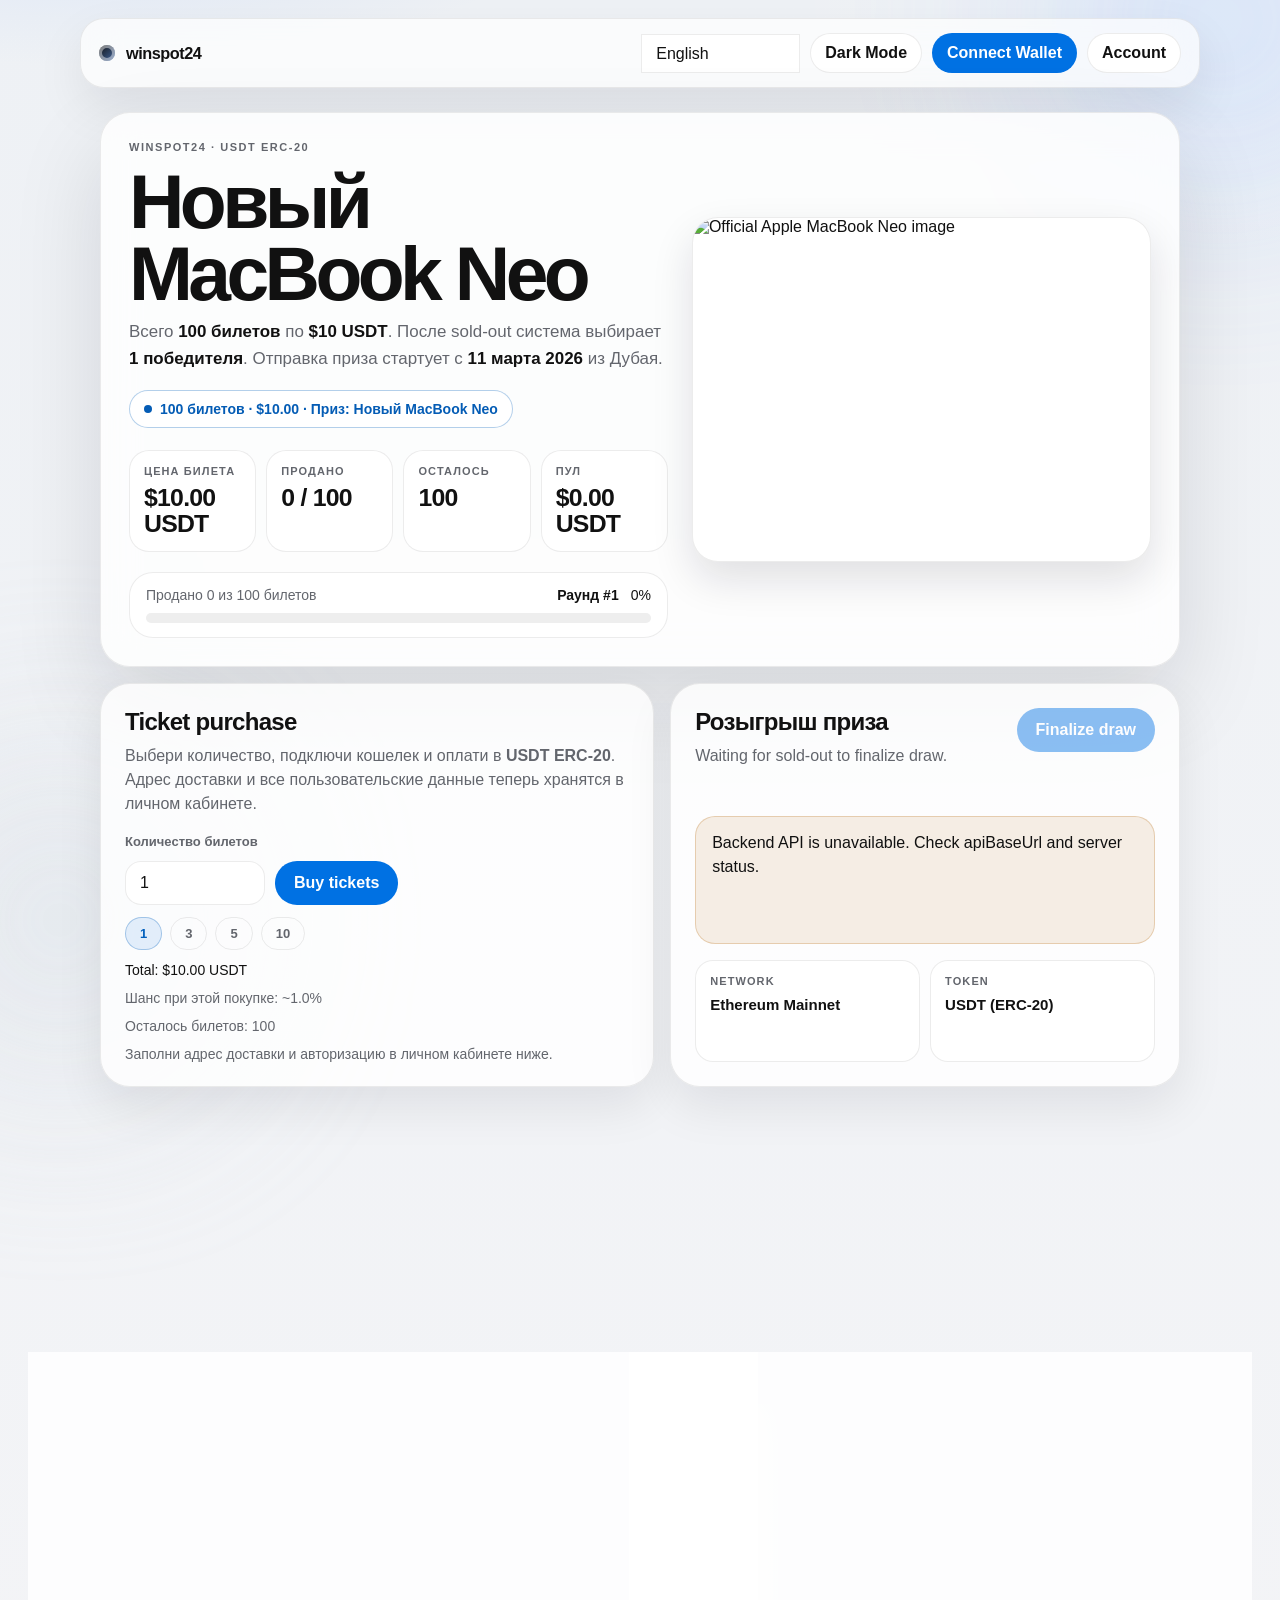
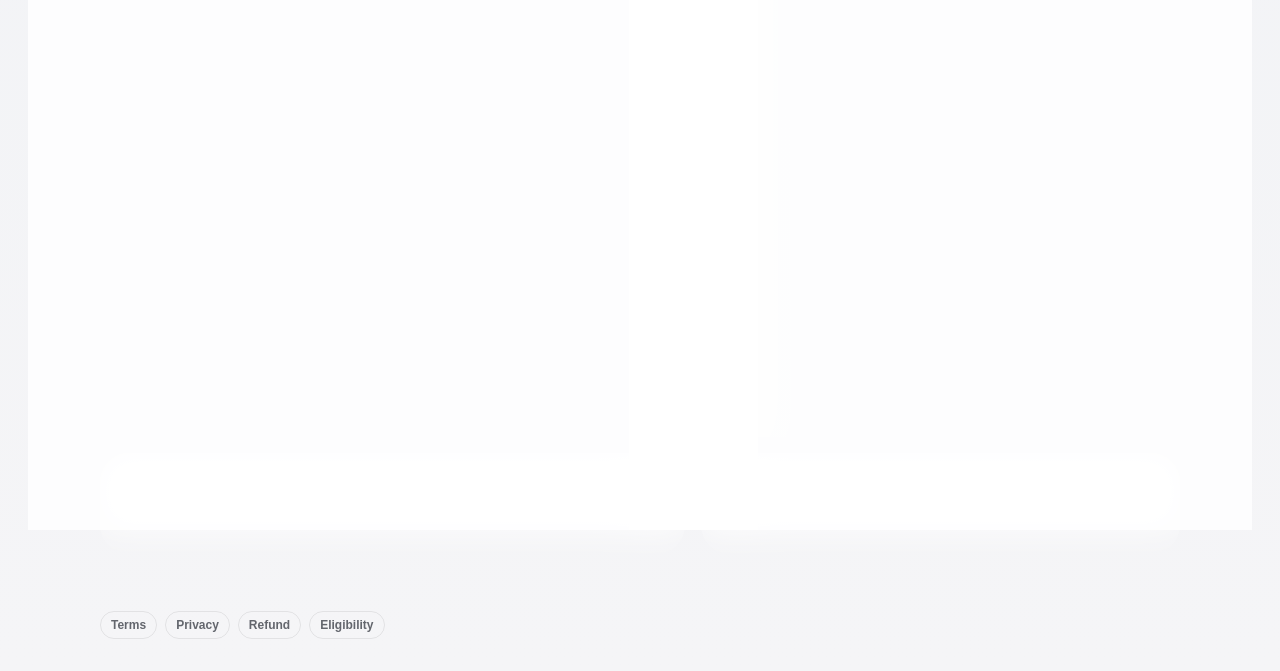
==== index.html @ dcdbb4e3 "Add account cabinet scaffold and auth-ready backend" ====
<!doctype html>
<html lang="ru">
  <head>
    <meta charset="UTF-8" />
    <meta name="viewport" content="width=device-width, initial-scale=1.0" />
    <title>Winspot24 | MacBook Neo Lottery</title>
    <meta
      name="description"
      content="Winspot24: розыгрыш нового MacBook Neo. 100 билетов по 10 USDT (ERC-20)."
    />
    <link rel="stylesheet" href="./styles.css" />
  </head>
  <body>
    <div class="ambient ambient-top"></div>
    <div class="ambient ambient-bottom"></div>

    <header class="site-header">
      <a class="logo" href="#">
        <span class="logo-orb" aria-hidden="true"></span>
        <span class="logo-text">winspot24</span>
      </a>
      <div class="header-actions">
        <span id="roundStatus" class="status-pill visually-hidden" data-i18n="status_open">Раунд открыт</span>
        <select id="languageSelect" class="language-select" aria-label="Language"></select>
        <button id="themeToggle" class="ghost-button theme-button" type="button">Dark Mode</button>
        <button id="walletButton" class="ghost-button" type="button">Connect Wallet</button>
        <button id="accountButton" class="ghost-button" type="button">Личный кабинет</button>
      </div>
    </header>

    <main class="site-main">
      <section class="hero reveal">
        <div class="hero-copy">
          <p class="eyebrow">WINSPOT24 · USDT ERC-20</p>
          <h1 id="heroTitle" data-i18n="hero_title">Новый MacBook Neo</h1>
          <p class="hero-subtitle">
            Всего <strong>100 билетов</strong> по <strong>$10 USDT</strong>. После sold-out
            система выбирает <strong>1 победителя</strong>. Отправка приза стартует с
            <strong>11 марта 2026</strong> из Дубая.
          </p>
          <p class="hero-note" id="heroNote">100 билетов · $10 · Приз: MacBook Neo</p>

          <div class="hero-stats">
            <article class="stat-card">
              <span class="stat-label" data-i18n="metric_price">Цена билета</span>
              <strong class="stat-value"><span id="ticketPrice">$10</span> <span id="ticketCurrency">USDT</span></strong>
            </article>
            <article class="stat-card">
              <span class="stat-label" data-i18n="metric_sold">Продано</span>
              <strong class="stat-value"><span id="ticketsSold">0</span> / <span id="ticketsTotal">100</span></strong>
            </article>
            <article class="stat-card">
              <span class="stat-label" data-i18n="metric_left">Осталось</span>
              <strong class="stat-value"><span id="ticketsRemaining">100</span></strong>
            </article>
            <article class="stat-card">
              <span class="stat-label" data-i18n="metric_pool">Пул</span>
              <strong class="stat-value"><span id="poolValue">$0</span> USDT</strong>
            </article>
          </div>

          <div class="progress-block">
            <div class="progress-header">
              <span id="progressText">Продано 0 из 100 билетов</span>
              <span class="progress-meta">
                <strong id="roundLabel">Раунд #1</strong>
                <span id="soldPercent">0%</span>
              </span>
            </div>
            <div class="progress-track">
              <div id="progressFill" class="progress-fill"></div>
            </div>
          </div>
        </div>

        <aside class="hero-media">
          <figure class="official-material">
            <img
              src="https://www.apple.com/v/macbook-neo/a/images/overview/welcome/hero_endframe__c62q483im5si_large.jpg"
              alt="Official Apple MacBook Neo image"
              loading="eager"
            />
          </figure>
        </aside>
      </section>

      <section class="control-grid reveal" id="round">
        <article class="panel purchase-panel">
          <h2 data-i18n="purchase_title">Покупка билетов</h2>
          <p class="panel-copy">
            Выбери количество, подключи кошелек и оплати в <strong>USDT ERC-20</strong>.
            Адрес доставки и все пользовательские данные теперь хранятся в личном кабинете.
          </p>

          <form id="purchaseForm" class="purchase-form">
            <label for="ticketCount" data-i18n="tickets_count">Количество билетов</label>
            <div class="control-row">
              <input id="ticketCount" name="ticketCount" type="number" min="1" max="20" value="1" />
              <button id="purchaseButton" class="primary-button" type="submit" data-i18n="buy_button">
                Купить билеты
              </button>
            </div>

            <div class="quick-qty" aria-label="Quick quantity">
              <button type="button" class="qty-chip active" data-qty="1">1</button>
              <button type="button" class="qty-chip" data-qty="3">3</button>
              <button type="button" class="qty-chip" data-qty="5">5</button>
              <button type="button" class="qty-chip" data-qty="10">10</button>
            </div>

            <p class="hint" id="purchaseHint">Итог: $10 USDT</p>
            <p class="hint secondary">Шанс при этой покупке: <span id="buyChance">~1%</span></p>
            <p class="hint secondary">Осталось билетов: <span id="remainingInline">100</span></p>
            <p class="hint secondary">Заполни адрес доставки и авторизацию в личном кабинете ниже.</p>
          </form>
        </article>

        <article class="panel status-panel">
          <div class="panel-head">
            <div>
              <h2 data-i18n="draw_title">Розыгрыш приза</h2>
              <p class="panel-copy" id="drawRule">Розыгрыш доступен только после продажи 100/100 билетов.</p>
            </div>
            <button id="drawButton" class="primary-button" type="button" data-i18n="draw_button">
              Провести розыгрыш
            </button>
          </div>

          <div id="drawResult" class="draw-result">
            <p>Ожидаем продажи всех билетов.</p>
          </div>

          <div class="status-meta public-meta">
            <article>
              <span>Network</span>
              <strong id="chainName">-</strong>
            </article>
            <article>
              <span>Token</span>
              <strong id="tokenName">-</strong>
            </article>
            <article class="visually-hidden">
              <span>Ledger</span>
              <strong id="contractAddress">-</strong>
            </article>
          </div>
        </article>
      </section>

      <section class="account-shell reveal" id="account">
        <div class="account-shell-head">
          <div>
            <p class="eyebrow">ACCOUNT</p>
            <h2>Личный кабинет</h2>
            <p class="panel-copy">
              Google / Apple авторизация, адрес доставки, связанные данные кошелька и вся персональная информация по участию.
            </p>
          </div>
          <div class="account-identity" id="accountIdentity">
            <div class="account-avatar" id="accountAvatar">W</div>
            <div>
              <strong id="accountName">Guest</strong>
              <p id="accountEmail">Войди через Google или Apple, чтобы сохранить профиль.</p>
            </div>
          </div>
        </div>

        <div class="panel account-auth-panel">
          <div class="account-auth-copy">
            <h3>Авторизация</h3>
            <p id="accountAuthStatus" class="panel-copy">
              Войди через Google или Apple, чтобы сохранить профиль доставки между устройствами.
            </p>
            <p id="accountAuthHint" class="hint secondary"></p>
          </div>
          <div class="account-auth-actions">
            <div id="googleAuthMount" class="social-slot"></div>
            <button id="appleAuthButton" class="ghost-button social-button" type="button">Continue with Apple</button>
            <button id="accountLogoutButton" class="ghost-button" type="button">Log out</button>
          </div>
        </div>

        <div class="account-grid">
          <article class="panel account-profile-panel">
            <div class="panel-head account-panel-head">
              <div>
                <h3>Профиль и доставка</h3>
                <p class="panel-copy">Эти данные используются для связи с победителем и отправки MacBook Neo.</p>
              </div>
              <div class="account-panel-actions">
                <button id="accountSyncWalletButton" class="ghost-button" type="button">Use connected wallet</button>
                <button id="accountSaveButton" class="primary-button" type="button">Save profile</button>
              </div>
            </div>

            <div class="status-meta account-meta">
              <article>
                <span>Wallet</span>
                <strong id="walletStatus">Disconnected</strong>
              </article>
              <article>
                <span>Delivery start</span>
                <strong id="accountShippingStart">March 11, 2026</strong>
              </article>
            </div>

            <div class="shipping-form account-shipping-form">
              <div class="shipping-grid">
                <label class="field-label">
                  <span data-i18n="ship_name">Имя и фамилия</span>
                  <input id="shippingFullName" name="shippingFullName" type="text" autocomplete="name" />
                </label>
                <label class="field-label">
                  <span data-i18n="ship_phone">Телефон</span>
                  <input id="shippingPhone" name="shippingPhone" type="tel" autocomplete="tel" />
                </label>
                <label class="field-label">
                  <span data-i18n="ship_country">Страна</span>
                  <input id="shippingCountry" name="shippingCountry" type="text" autocomplete="country-name" />
                </label>
                <label class="field-label">
                  <span data-i18n="ship_city">Город</span>
                  <input id="shippingCity" name="shippingCity" type="text" autocomplete="address-level2" />
                </label>
                <label class="field-label full">
                  <span data-i18n="ship_line1">Адрес, строка 1</span>
                  <input id="shippingAddressLine1" name="shippingAddressLine1" type="text" autocomplete="address-line1" />
                </label>
                <label class="field-label full">
                  <span data-i18n="ship_line2">Адрес, строка 2 (необязательно)</span>
                  <input id="shippingAddressLine2" name="shippingAddressLine2" type="text" autocomplete="address-line2" />
                </label>
                <label class="field-label">
                  <span data-i18n="ship_postal">Почтовый индекс</span>
                  <input id="shippingPostalCode" name="shippingPostalCode" type="text" autocomplete="postal-code" />
                </label>
              </div>
              <p id="accountSaveState" class="hint secondary"></p>
              <p class="hint secondary" id="lastTxHash"></p>
            </div>
          </article>

          <article class="panel account-data-panel">
            <h3>Мои билеты</h3>
            <div id="ticketList" class="ticket-list empty">Подключи кошелек, чтобы увидеть свои билеты.</div>
          </article>

          <article class="panel account-data-panel">
            <h3 data-i18n="history_title">История раундов</h3>
            <div id="historyList" class="history-list empty">История пока пуста.</div>
          </article>

          <article class="panel account-data-panel">
            <h3 data-i18n="delivery_title">Публичная доставка из Дубая</h3>
            <div class="delivery-progress">
              <div class="progress-track compact">
                <div id="deliveryProgressFill" class="progress-fill"></div>
              </div>
              <p id="deliveryProgressText" class="hint secondary"></p>
            </div>
            <div id="deliveryTimeline" class="history-list empty"></div>
          </article>
        </div>
      </section>
    </main>

    <footer class="site-footer">
      <div class="footer-links">
        <a href="./terms.html" target="_blank" rel="noopener">Terms</a>
        <a href="./privacy.html" target="_blank" rel="noopener">Privacy</a>
        <a href="./refund.html" target="_blank" rel="noopener">Refund</a>
        <a href="./eligibility.html" target="_blank" rel="noopener">Eligibility</a>
      </div>
    </footer>

    <script src="https://cdn.jsdelivr.net/npm/ethers@6.13.4/dist/ethers.umd.min.js"></script>
    <script src="./config.js"></script>
    <script src="./app.js"></script>
  </body>
</html>
---- styles.css ----
@font-face {
  font-family: "SF Pro Display";
  src:
    local("SF Pro Display"),
    local("SFProDisplay-Regular"),
    local("SF Pro Display Regular");
  font-style: normal;
  font-weight: 100 900;
  font-display: swap;
}

:root {
  --bg: #f5f5f7;
  --bg-strong: #eef1f5;
  --surface: rgba(255, 255, 255, 0.82);
  --surface-strong: rgba(255, 255, 255, 0.96);
  --text: #111111;
  --text-muted: #63666d;
  --border: rgba(17, 17, 17, 0.08);
  --border-strong: rgba(17, 17, 17, 0.16);
  --accent: #0071e3;
  --accent-strong: #0058b0;
  --success: #0d8a4f;
  --warn: #b45f06;
  --shadow-soft: 0 20px 48px rgba(15, 18, 25, 0.08);
  --shadow-main: 0 36px 90px rgba(15, 18, 25, 0.12);
  --ambient-top: rgba(124, 172, 255, 0.28);
  --ambient-bottom: rgba(205, 212, 222, 0.45);
  --track: rgba(17, 17, 17, 0.07);
}

html[data-theme="dark"] {
  --bg: #060709;
  --bg-strong: #0d1015;
  --surface: rgba(18, 20, 26, 0.78);
  --surface-strong: rgba(23, 26, 32, 0.96);
  --text: #f5f6f7;
  --text-muted: #a9afbb;
  --border: rgba(239, 244, 255, 0.12);
  --border-strong: rgba(239, 244, 255, 0.24);
  --accent: #0a84ff;
  --accent-strong: #3b9cff;
  --success: #48d381;
  --warn: #ffbd73;
  --shadow-soft: 0 20px 48px rgba(0, 0, 0, 0.34);
  --shadow-main: 0 36px 90px rgba(0, 0, 0, 0.5);
  --ambient-top: rgba(53, 95, 170, 0.28);
  --ambient-bottom: rgba(74, 86, 110, 0.26);
  --track: rgba(255, 255, 255, 0.1);
}

* {
  box-sizing: border-box;
}

html {
  scroll-behavior: smooth;
}

body {
  margin: 0;
  min-height: 100vh;
  overflow-x: hidden;
  position: relative;
  color: var(--text);
  font-family: "SF Pro Display", "SF Pro Text", -apple-system, BlinkMacSystemFont, "Segoe UI", sans-serif;
  background:
    radial-gradient(860px 420px at 8% -10%, var(--ambient-top), transparent 70%),
    radial-gradient(780px 420px at 100% 0%, rgba(255, 255, 255, 0.24), transparent 68%),
    linear-gradient(180deg, var(--bg-strong), var(--bg));
  transition: background-color 0.25s ease, color 0.25s ease;
}

button,
input,
select {
  font: inherit;
}

button,
a {
  -webkit-tap-highlight-color: transparent;
}

.ambient {
  position: fixed;
  z-index: 0;
  border-radius: 999px;
  pointer-events: none;
  filter: blur(110px);
  opacity: 0.85;
}

.ambient-top {
  width: 360px;
  height: 360px;
  top: -160px;
  right: -120px;
  background: var(--ambient-top);
}

.ambient-bottom {
  width: 320px;
  height: 320px;
  bottom: -180px;
  left: -100px;
  background: var(--ambient-bottom);
}

.site-header,
.site-main,
.site-footer {
  position: relative;
  z-index: 1;
}

.site-header {
  max-width: 1120px;
  margin: 18px auto 0;
  padding: 14px 18px;
  display: flex;
  align-items: center;
  justify-content: space-between;
  gap: 14px;
  border: 1px solid var(--border);
  border-radius: 24px;
  backdrop-filter: blur(18px);
  background: color-mix(in srgb, var(--surface-strong) 72%, transparent);
  box-shadow: var(--shadow-soft);
}

.logo {
  display: inline-flex;
  align-items: center;
  gap: 11px;
  color: var(--text);
  text-decoration: none;
}

.logo-orb {
  width: 16px;
  height: 16px;
  border-radius: 50%;
  background: linear-gradient(135deg, #111111, #43679f);
  box-shadow: inset 0 0 0 3px rgba(255, 255, 255, 0.45);
}

.logo-text {
  font-size: 1.02rem;
  font-weight: 700;
  letter-spacing: -0.03em;
  text-transform: lowercase;
}

.header-actions {
  display: flex;
  align-items: center;
  justify-content: flex-end;
  gap: 10px;
  flex-wrap: wrap;
}

.status-pill {
  display: inline-flex;
  align-items: center;
  gap: 8px;
  padding: 10px 14px;
  border-radius: 999px;
  background: rgba(13, 138, 79, 0.1);
  border: 1px solid rgba(13, 138, 79, 0.24);
  color: var(--success);
  font-size: 13px;
  font-weight: 700;
}

.status-pill::before {
  content: "";
  width: 8px;
  height: 8px;
  border-radius: 50%;
  background: currentColor;
}

.status-pill.soldout {
  color: var(--warn);
  background: rgba(180, 95, 6, 0.12);
  border-color: rgba(180, 95, 6, 0.26);
}

.ghost-button,
.primary-button,
.qty-chip {
  border: 1px solid transparent;
  border-radius: 999px;
  cursor: pointer;
  transition: transform 0.2s ease, background-color 0.2s ease, border-color 0.2s ease,
    color 0.2s ease, opacity 0.2s ease;
}

.ghost-button,
.language-select {
  background: var(--surface-strong);
  color: var(--text);
  border: 1px solid var(--border);
}

.ghost-button {
  padding: 10px 14px;
  font-weight: 600;
}

.theme-button {
  min-width: 108px;
}

#walletButton {
  background: var(--accent);
  border-color: transparent;
  color: #ffffff;
}

#walletButton.connected,
.ghost-button.connected {
  background: rgba(13, 138, 79, 0.12);
  border-color: rgba(13, 138, 79, 0.22);
  color: var(--success);
}

.language-select {
  min-width: 132px;
  padding: 10px 14px;
  appearance: none;
}

.ghost-button:hover:not(:disabled),
.primary-button:hover:not(:disabled),
.qty-chip:hover:not(:disabled) {
  transform: translateY(-1px);
}

.primary-button {
  padding: 12px 18px;
  background: var(--accent);
  color: #ffffff;
  font-weight: 700;
}

.primary-button:hover:not(:disabled) {
  background: var(--accent-strong);
}

.primary-button:disabled,
.qty-chip:disabled,
.ghost-button:disabled {
  opacity: 0.45;
  cursor: not-allowed;
}

.language-select:focus,
.ghost-button:focus,
.primary-button:focus,
input[type="number"]:focus,
.field-label input:focus {
  outline: 2px solid color-mix(in srgb, var(--accent) 26%, transparent);
  outline-offset: 0;
}

.site-main {
  max-width: 1120px;
  margin: 0 auto;
  padding: 24px 20px 56px;
  display: grid;
  gap: 16px;
}

.hero,
.panel {
  border: 1px solid var(--border);
  border-radius: 30px;
  backdrop-filter: blur(18px);
  background: var(--surface);
}

.hero {
  display: grid;
  grid-template-columns: minmax(0, 1.08fr) minmax(320px, 0.92fr);
  gap: 24px;
  align-items: center;
  padding: 28px;
  box-shadow: var(--shadow-main);
}

.eyebrow {
  margin: 0;
  color: var(--text-muted);
  font-size: 11px;
  font-weight: 700;
  letter-spacing: 0.14em;
  text-transform: uppercase;
}

.hero h1 {
  margin: 12px 0 10px;
  font-size: clamp(2.9rem, 6vw, 5rem);
  line-height: 0.94;
  letter-spacing: -0.06em;
}

.hero-subtitle {
  margin: 0;
  max-width: 640px;
  color: var(--text-muted);
  font-size: 1.06rem;
  line-height: 1.55;
}

.hero-subtitle strong {
  color: var(--text);
  font-weight: 650;
}

.hero-note {
  margin: 18px 0 0;
  display: inline-flex;
  align-items: center;
  gap: 8px;
  padding: 10px 14px;
  border-radius: 999px;
  border: 1px solid color-mix(in srgb, var(--accent) 24%, var(--border));
  background: color-mix(in srgb, var(--surface-strong) 88%, transparent);
  color: color-mix(in srgb, var(--accent) 78%, var(--text));
  font-size: 14px;
  font-weight: 700;
}

.hero-note::before {
  content: "";
  width: 8px;
  height: 8px;
  border-radius: 50%;
  background: currentColor;
}

.hero-stats {
  margin-top: 22px;
  display: grid;
  grid-template-columns: repeat(4, minmax(0, 1fr));
  gap: 10px;
}

.stat-card {
  border-radius: 20px;
  border: 1px solid var(--border);
  background: var(--surface-strong);
  padding: 14px;
}

.stat-label {
  display: block;
  color: var(--text-muted);
  font-size: 11px;
  font-weight: 700;
  letter-spacing: 0.1em;
  text-transform: uppercase;
}

.stat-value {
  display: block;
  margin-top: 8px;
  font-size: clamp(1.15rem, 2vw, 1.55rem);
  line-height: 1.05;
  letter-spacing: -0.03em;
}

.progress-block {
  margin-top: 20px;
  border-radius: 24px;
  border: 1px solid var(--border);
  background: var(--surface-strong);
  padding: 14px 16px;
}

.progress-header {
  display: flex;
  align-items: center;
  justify-content: space-between;
  gap: 12px;
  color: var(--text-muted);
  font-size: 14px;
}

.progress-meta {
  display: inline-flex;
  align-items: center;
  gap: 12px;
  color: var(--text);
}

.progress-track {
  margin-top: 10px;
  height: 10px;
  border-radius: 999px;
  background: var(--track);
  overflow: hidden;
}

.progress-track.compact {
  margin-top: 0;
}

.progress-fill {
  width: 0;
  height: 100%;
  border-radius: inherit;
  background: linear-gradient(90deg, #0071e3, #58a5ff);
  transition: width 0.34s ease;
}

.hero-media {
  display: grid;
  gap: 12px;
}

.official-material {
  margin: 0;
  overflow: hidden;
  border-radius: 26px;
  border: 1px solid var(--border);
  background: #ffffff;
  box-shadow: 0 18px 42px rgba(15, 18, 25, 0.12);
}

html[data-theme="dark"] .official-material {
  background: #0f1116;
}

.official-material img {
  display: block;
  width: 100%;
  aspect-ratio: 4 / 3;
  object-fit: cover;
}

.material-credit {
  margin: 0;
  color: var(--text-muted);
  font-size: 13px;
}

.material-credit a {
  color: var(--accent);
  text-decoration: none;
}

.control-grid {
  display: grid;
  grid-template-columns: minmax(0, 1fr) minmax(320px, 0.92fr);
  gap: 16px;
}

.account-shell {
  display: grid;
  gap: 16px;
}

.account-shell-head {
  display: flex;
  align-items: flex-start;
  justify-content: space-between;
  gap: 16px;
}

.account-shell-head h2 {
  margin: 10px 0 0;
  font-size: clamp(2rem, 4vw, 3rem);
  line-height: 0.98;
  letter-spacing: -0.05em;
}

.account-identity {
  min-width: 260px;
  display: flex;
  align-items: center;
  gap: 12px;
  padding: 16px 18px;
  border: 1px solid var(--border);
  border-radius: 22px;
  background: var(--surface-strong);
  box-shadow: var(--shadow-soft);
}

.account-identity strong {
  display: block;
  font-size: 1rem;
  letter-spacing: -0.02em;
}

.account-identity p {
  margin: 4px 0 0;
  color: var(--text-muted);
  font-size: 13px;
  line-height: 1.4;
}

.account-avatar {
  width: 42px;
  height: 42px;
  border-radius: 50%;
  display: inline-flex;
  align-items: center;
  justify-content: center;
  background: linear-gradient(135deg, rgba(0, 113, 227, 0.16), rgba(17, 17, 17, 0.08));
  color: var(--text);
  font-weight: 700;
}

.account-auth-panel {
  display: flex;
  align-items: center;
  justify-content: space-between;
  gap: 18px;
}

.account-auth-copy {
  max-width: 620px;
}

.account-auth-copy h3 {
  margin-bottom: 8px;
}

.account-auth-actions {
  display: flex;
  align-items: center;
  gap: 10px;
  flex-wrap: wrap;
  justify-content: flex-end;
}

.social-slot {
  min-width: 280px;
  min-height: 44px;
  display: flex;
  align-items: center;
}

.social-button {
  min-width: 220px;
}

.social-disabled {
  width: 100%;
  padding: 12px 14px;
  border-radius: 999px;
  border: 1px dashed var(--border-strong);
  color: var(--text-muted);
  font-size: 13px;
  line-height: 1.4;
}

.account-grid {
  display: grid;
  grid-template-columns: minmax(0, 1.1fr) minmax(0, 0.9fr);
  gap: 16px;
}

.account-profile-panel {
  display: grid;
  gap: 16px;
}

.account-data-panel {
  display: grid;
  gap: 12px;
  align-content: start;
}

.account-panel-head {
  align-items: center;
}

.account-panel-actions {
  display: flex;
  align-items: center;
  gap: 10px;
  flex-wrap: wrap;
  justify-content: flex-end;
}

.account-meta {
  grid-template-columns: repeat(2, minmax(0, 1fr));
}

.account-shipping-form {
  margin-top: 0;
  padding-top: 0;
  border-top: 0;
}

.panel {
  padding: 24px;
  box-shadow: var(--shadow-soft);
}

.panel h2,
.panel h3 {
  margin: 0;
  letter-spacing: -0.03em;
}

.panel h2 {
  font-size: 1.5rem;
}

.panel h3 {
  font-size: 1rem;
}

.panel-copy {
  margin: 8px 0 0;
  color: var(--text-muted);
  line-height: 1.5;
}

.panel-head {
  display: flex;
  align-items: flex-start;
  justify-content: space-between;
  gap: 14px;
}

.purchase-form {
  margin-top: 18px;
  display: grid;
  gap: 12px;
}

.purchase-form > label {
  color: var(--text-muted);
  font-size: 13px;
  font-weight: 600;
}

.control-row {
  display: flex;
  gap: 10px;
  align-items: center;
}

input[type="number"] {
  width: 140px;
  max-width: 100%;
  padding: 12px 14px;
  border-radius: 16px;
  border: 1px solid var(--border);
  background: var(--surface-strong);
  color: var(--text);
}

.quick-qty {
  display: flex;
  gap: 8px;
  flex-wrap: wrap;
}

.qty-chip {
  padding: 8px 14px;
  background: transparent;
  border-color: var(--border);
  color: var(--text-muted);
  font-size: 13px;
  font-weight: 700;
}

.qty-chip.active {
  background: color-mix(in srgb, var(--accent) 10%, transparent);
  border-color: color-mix(in srgb, var(--accent) 24%, var(--border));
  color: color-mix(in srgb, var(--accent) 82%, var(--text));
}

.hint {
  margin: 0;
  color: var(--text);
  font-size: 14px;
}

.hint.secondary {
  color: var(--text-muted);
}

.shipping-form {
  margin-top: 6px;
  padding-top: 14px;
  border-top: 1px solid var(--border);
  display: grid;
  gap: 10px;
}

.shipping-title {
  margin: 0;
  font-size: 14px;
  font-weight: 700;
}

.shipping-grid {
  display: grid;
  grid-template-columns: repeat(2, minmax(0, 1fr));
  gap: 10px;
}

.field-label {
  display: flex;
  flex-direction: column;
  gap: 6px;
  color: var(--text-muted);
  font-size: 12px;
}

.field-label.full {
  grid-column: 1 / -1;
}

.field-label input {
  width: 100%;
  padding: 11px 12px;
  border-radius: 14px;
  border: 1px solid var(--border);
  background: var(--surface-strong);
  color: var(--text);
}

.status-section {
  display: grid;
  gap: 10px;
}

.ticket-list,
.history-list {
  display: grid;
  gap: 10px;
}

.ticket-item,
.history-item {
  border-radius: 18px;
  border: 1px solid var(--border);
  background: var(--surface-strong);
  padding: 12px 14px;
}

.ticket-item strong,
.history-item strong {
  display: block;
  margin-bottom: 4px;
  font-size: 14px;
}

.ticket-item div,
.history-item div {
  color: var(--text-muted);
  font-size: 13px;
  line-height: 1.45;
}

.empty {
  color: var(--text-muted);
  padding: 2px 0;
}

.status-panel {
  display: grid;
  gap: 16px;
}

.draw-result {
  min-height: 96px;
  border-radius: 20px;
  border: 1px dashed var(--border-strong);
  background: var(--surface-strong);
  padding: 14px 16px;
  line-height: 1.5;
}

.draw-result p {
  margin: 0;
}

.draw-result.win {
  border-style: solid;
  border-color: rgba(13, 138, 79, 0.26);
  background: rgba(13, 138, 79, 0.1);
}

.draw-result.alert {
  border-style: solid;
  border-color: rgba(180, 95, 6, 0.24);
  background: rgba(180, 95, 6, 0.1);
}

.status-meta {
  display: grid;
  grid-template-columns: repeat(3, minmax(0, 1fr));
  gap: 10px;
}

.public-meta {
  grid-template-columns: repeat(2, minmax(0, 1fr));
}

.status-meta article {
  border-radius: 18px;
  border: 1px solid var(--border);
  background: var(--surface-strong);
  padding: 14px;
}

.status-meta span {
  display: block;
  color: var(--text-muted);
  font-size: 11px;
  font-weight: 700;
  letter-spacing: 0.1em;
  text-transform: uppercase;
}

.status-meta strong {
  display: block;
  margin-top: 8px;
  font-size: 15px;
  line-height: 1.35;
}

.delivery-progress {
  display: grid;
  gap: 10px;
}

#deliveryProgressText:empty,
#deliveryTimeline:empty {
  display: none;
}

.site-footer {
  max-width: 1120px;
  margin: 0 auto;
  padding: 0 20px 32px;
  display: flex;
  align-items: center;
  justify-content: space-between;
  gap: 12px;
  flex-wrap: wrap;
}

.footer-links {
  display: flex;
  gap: 8px;
  flex-wrap: wrap;
}

.footer-links a {
  padding: 6px 10px;
  border-radius: 999px;
  border: 1px solid var(--border);
  color: var(--text-muted);
  font-size: 12px;
  font-weight: 600;
  text-decoration: none;
}

.site-footer p {
  margin: 0;
  color: var(--text-muted);
  font-size: 12px;
}

.visually-hidden {
  position: absolute;
  width: 1px;
  height: 1px;
  padding: 0;
  margin: -1px;
  overflow: hidden;
  clip: rect(0, 0, 0, 0);
  white-space: nowrap;
  border: 0;
}

.reveal {
  animation: reveal-up 0.6s cubic-bezier(0.19, 0.78, 0.28, 1) both;
}

.reveal:nth-of-type(2) {
  animation-delay: 0.05s;
}

@keyframes reveal-up {
  from {
    opacity: 0;
    transform: translateY(14px);
  }

  to {
    opacity: 1;
    transform: translateY(0);
  }
}

@media (max-width: 980px) {
  .hero,
  .control-grid,
  .account-grid {
    grid-template-columns: 1fr;
  }

  .hero-stats,
  .shipping-grid,
  .status-meta {
    grid-template-columns: repeat(2, minmax(0, 1fr));
  }
}

@media (max-width: 720px) {
  .site-header,
  .hero,
  .panel {
    border-radius: 22px;
  }

  .site-header,
  .hero,
  .panel {
    padding: 18px;
  }

  .site-header {
    margin-top: 12px;
  }

  .header-actions,
  .account-shell-head,
  .account-auth-panel,
  .panel-head,
  .account-panel-head,
  .account-panel-actions,
  .control-row,
  .progress-header {
    flex-direction: column;
    align-items: stretch;
  }

  .status-pill,
  .language-select,
  .ghost-button,
  .primary-button,
  input[type="number"] {
    width: 100%;
  }

  .hero h1 {
    font-size: clamp(2.2rem, 12vw, 3.2rem);
  }

  .hero-stats,
  .shipping-grid,
  .status-meta {
    grid-template-columns: 1fr;
  }

  .social-slot,
  .social-button {
    min-width: 0;
    width: 100%;
  }

  .account-identity {
    min-width: 0;
    width: 100%;
  }

  .official-material img {
    aspect-ratio: 16 / 11;
  }

  .site-footer {
    padding-bottom: 24px;
  }
}

@media (prefers-reduced-motion: reduce) {
  * {
    animation: none !important;
    transition: none !important;
  }
}
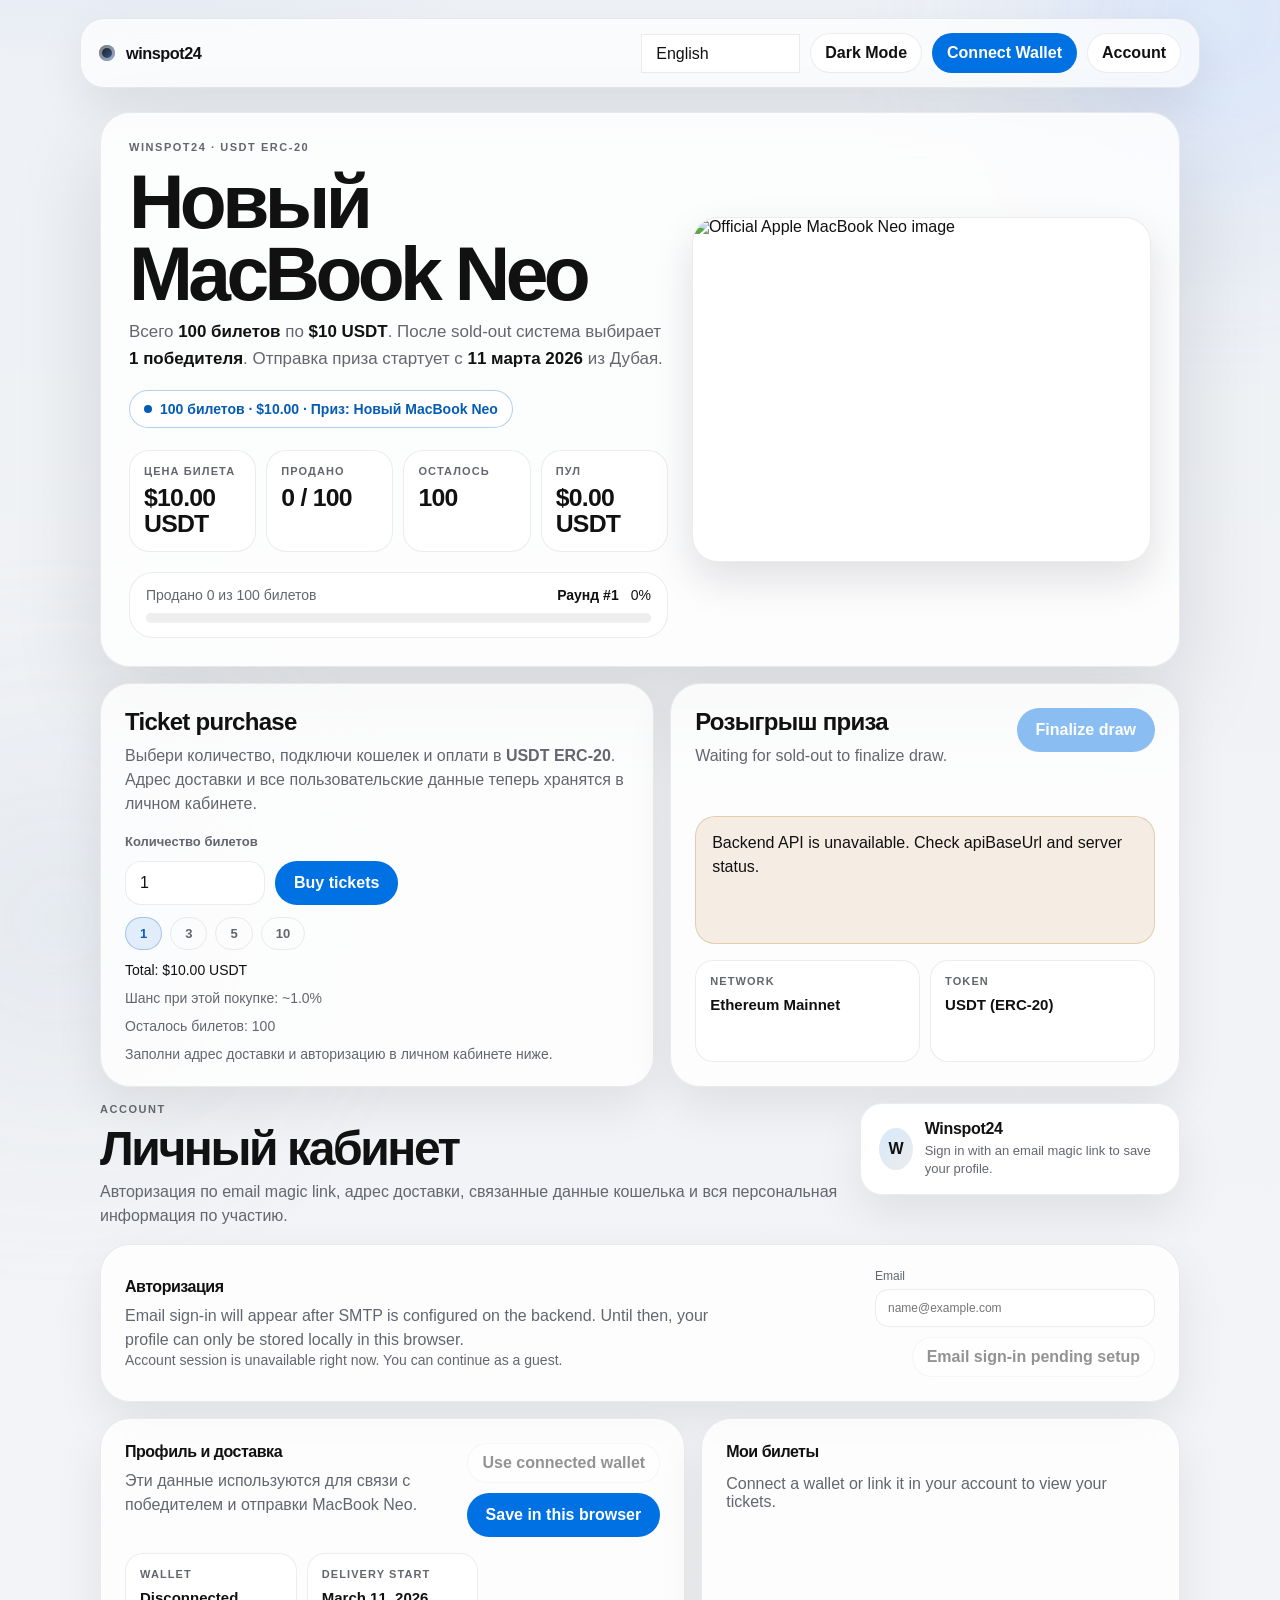
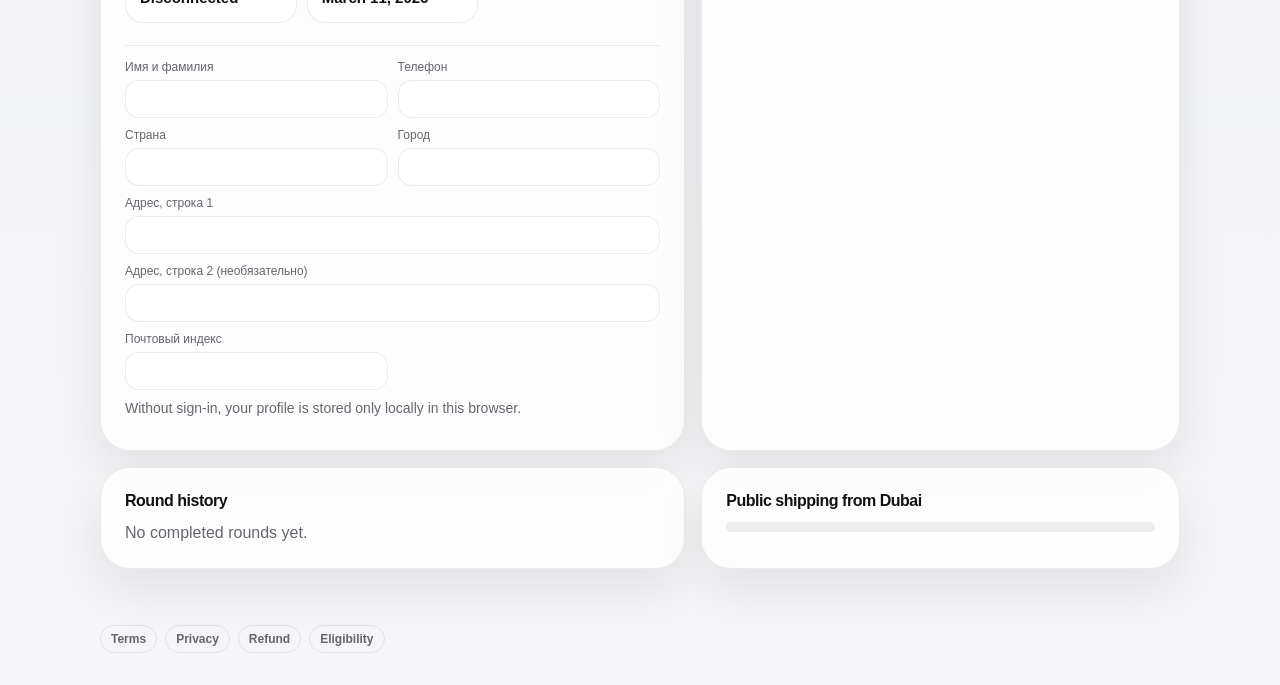
==== commit ba21dad4: "Switch account auth flow to email magic links" ====
--- a/index.html
+++ b/index.html
@@ -153,14 +153,14 @@
             <p class="eyebrow">ACCOUNT</p>
             <h2>Личный кабинет</h2>
             <p class="panel-copy">
-              Google / Apple авторизация, адрес доставки, связанные данные кошелька и вся персональная информация по участию.
+              Авторизация по email magic link, адрес доставки, связанные данные кошелька и вся персональная информация по участию.
             </p>
           </div>
           <div class="account-identity" id="accountIdentity">
             <div class="account-avatar" id="accountAvatar">W</div>
-            <div>
-              <strong id="accountName">Guest</strong>
-              <p id="accountEmail">Войди через Google или Apple, чтобы сохранить профиль.</p>
+          <div>
+            <strong id="accountName">Guest</strong>
+              <p id="accountEmail">Войди по email magic link, чтобы сохранить профиль.</p>
             </div>
           </div>
         </div>
@@ -169,13 +169,16 @@
           <div class="account-auth-copy">
             <h3>Авторизация</h3>
             <p id="accountAuthStatus" class="panel-copy">
-              Войди через Google или Apple, чтобы сохранить профиль доставки между устройствами.
+              Введи email. Мы отправим одноразовую ссылку для входа без пароля.
             </p>
             <p id="accountAuthHint" class="hint secondary"></p>
           </div>
           <div class="account-auth-actions">
-            <div id="googleAuthMount" class="social-slot"></div>
-            <button id="appleAuthButton" class="ghost-button social-button" type="button">Continue with Apple</button>
+            <label class="field-label auth-email-field">
+              <span>Email</span>
+              <input id="authEmailInput" type="email" inputmode="email" autocomplete="email" placeholder="name@example.com" />
+            </label>
+            <button id="emailAuthButton" class="ghost-button social-button" type="button">Send sign-in link</button>
             <button id="accountLogoutButton" class="ghost-button" type="button">Log out</button>
           </div>
         </div>
--- a/styles.css
+++ b/styles.css
@@ -537,11 +537,9 @@
   justify-content: flex-end;
 }
 
-.social-slot {
+.auth-email-field {
   min-width: 280px;
-  min-height: 44px;
-  display: flex;
-  align-items: center;
+  margin: 0;
 }
 
 .social-button {
@@ -966,7 +964,7 @@
     grid-template-columns: 1fr;
   }
 
-  .social-slot,
+  .auth-email-field,
   .social-button {
     min-width: 0;
     width: 100%;
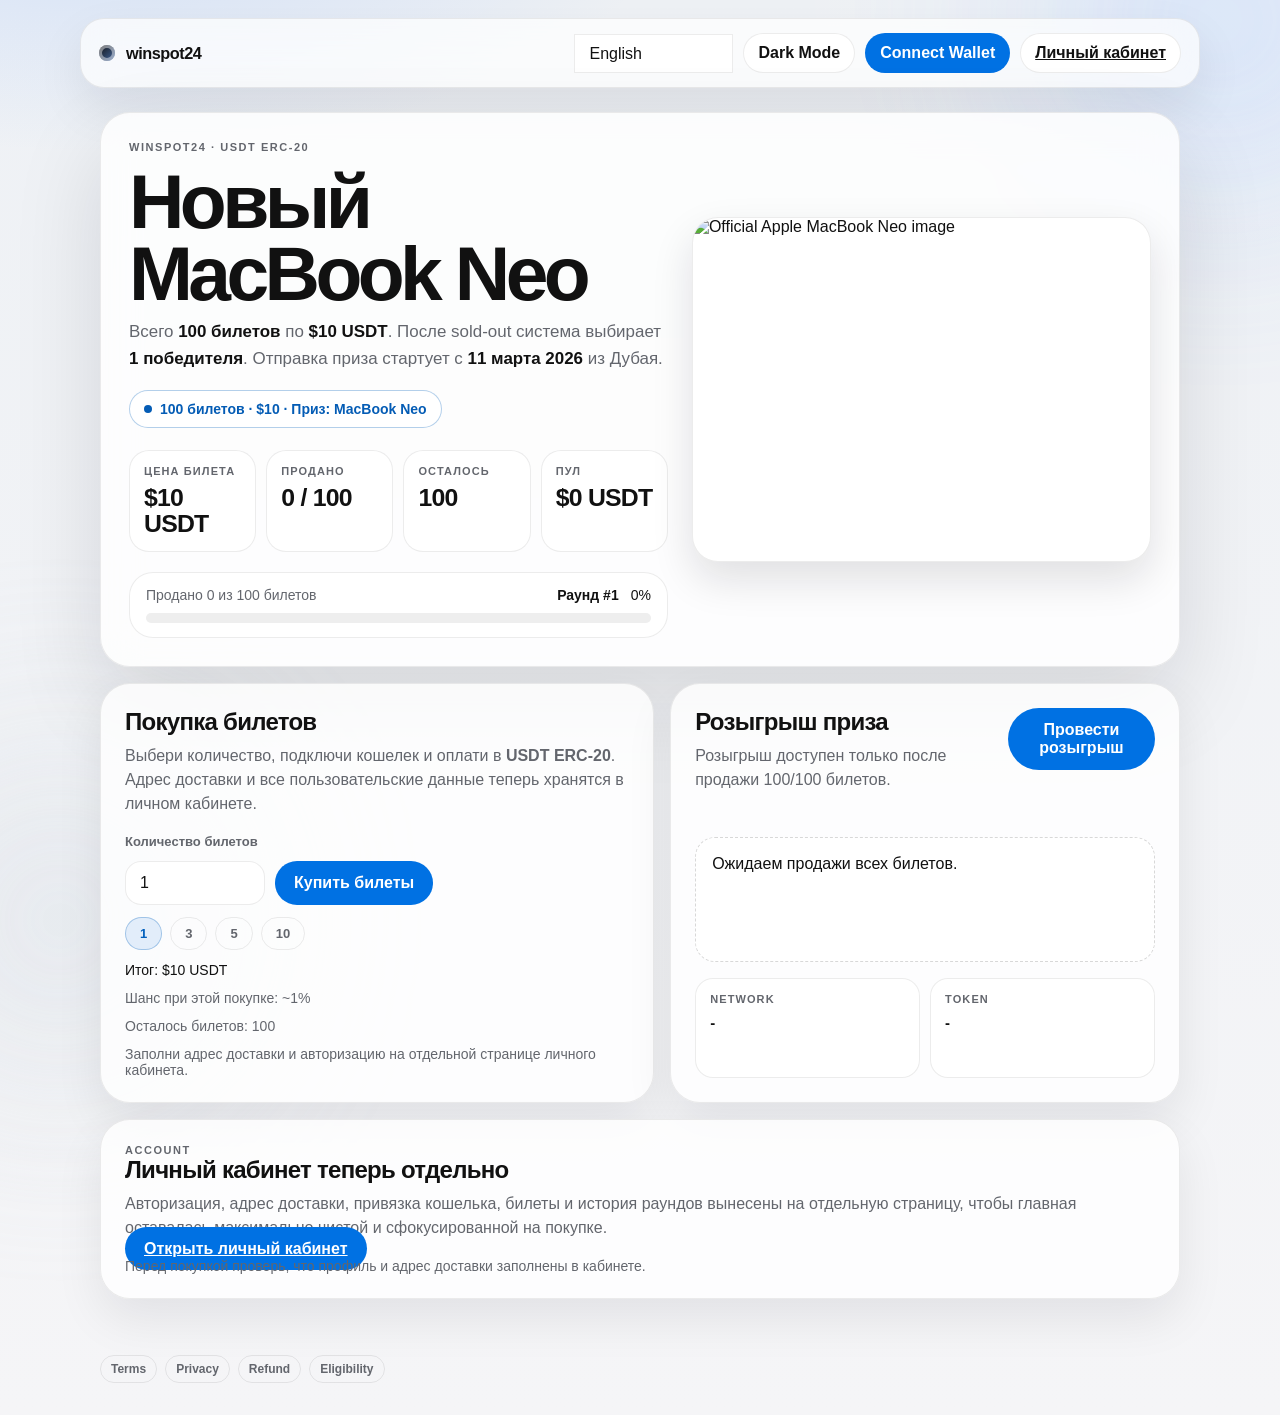
==== commit 766ab543: "feat: move account to separate page" ====
--- a/index.html
+++ b/index.html
@@ -10,12 +10,12 @@
     />
     <link rel="stylesheet" href="./styles.css" />
   </head>
-  <body>
+  <body data-page="home">
     <div class="ambient ambient-top"></div>
     <div class="ambient ambient-bottom"></div>
 
     <header class="site-header">
-      <a class="logo" href="#">
+      <a class="logo" href="./index.html">
         <span class="logo-orb" aria-hidden="true"></span>
         <span class="logo-text">winspot24</span>
       </a>
@@ -24,7 +24,7 @@
         <select id="languageSelect" class="language-select" aria-label="Language"></select>
         <button id="themeToggle" class="ghost-button theme-button" type="button">Dark Mode</button>
         <button id="walletButton" class="ghost-button" type="button">Connect Wallet</button>
-        <button id="accountButton" class="ghost-button" type="button">Личный кабинет</button>
+        <a id="accountButton" class="ghost-button" href="./account.html">Личный кабинет</a>
       </div>
     </header>
 
@@ -111,7 +111,7 @@
             <p class="hint" id="purchaseHint">Итог: $10 USDT</p>
             <p class="hint secondary">Шанс при этой покупке: <span id="buyChance">~1%</span></p>
             <p class="hint secondary">Осталось билетов: <span id="remainingInline">100</span></p>
-            <p class="hint secondary">Заполни адрес доставки и авторизацию в личном кабинете ниже.</p>
+            <p class="hint secondary">Заполни адрес доставки и авторизацию на отдельной странице личного кабинета.</p>
           </form>
         </article>
 
@@ -147,123 +147,21 @@
         </article>
       </section>
 
-      <section class="account-shell reveal" id="account">
-        <div class="account-shell-head">
+      <section class="account-cta reveal">
+        <article class="panel account-cta-panel">
           <div>
             <p class="eyebrow">ACCOUNT</p>
-            <h2>Личный кабинет</h2>
+            <h2>Личный кабинет теперь отдельно</h2>
             <p class="panel-copy">
-              Авторизация по email magic link, адрес доставки, связанные данные кошелька и вся персональная информация по участию.
+              Авторизация, адрес доставки, привязка кошелька, билеты и история раундов вынесены на отдельную страницу,
+              чтобы главная оставалась максимально чистой и сфокусированной на покупке.
             </p>
           </div>
-          <div class="account-identity" id="accountIdentity">
-            <div class="account-avatar" id="accountAvatar">W</div>
-          <div>
-            <strong id="accountName">Guest</strong>
-              <p id="accountEmail">Войди по email magic link, чтобы сохранить профиль.</p>
-            </div>
+          <div class="account-cta-actions">
+            <a class="primary-button" href="./account.html">Открыть личный кабинет</a>
+            <p class="hint secondary">Перед покупкой проверь, что профиль и адрес доставки заполнены в кабинете.</p>
           </div>
-        </div>
-
-        <div class="panel account-auth-panel">
-          <div class="account-auth-copy">
-            <h3>Авторизация</h3>
-            <p id="accountAuthStatus" class="panel-copy">
-              Введи email. Мы отправим одноразовую ссылку для входа без пароля.
-            </p>
-            <p id="accountAuthHint" class="hint secondary"></p>
-          </div>
-          <div class="account-auth-actions">
-            <label class="field-label auth-email-field">
-              <span>Email</span>
-              <input id="authEmailInput" type="email" inputmode="email" autocomplete="email" placeholder="name@example.com" />
-            </label>
-            <button id="emailAuthButton" class="ghost-button social-button" type="button">Send sign-in link</button>
-            <button id="accountLogoutButton" class="ghost-button" type="button">Log out</button>
-          </div>
-        </div>
-
-        <div class="account-grid">
-          <article class="panel account-profile-panel">
-            <div class="panel-head account-panel-head">
-              <div>
-                <h3>Профиль и доставка</h3>
-                <p class="panel-copy">Эти данные используются для связи с победителем и отправки MacBook Neo.</p>
-              </div>
-              <div class="account-panel-actions">
-                <button id="accountSyncWalletButton" class="ghost-button" type="button">Use connected wallet</button>
-                <button id="accountSaveButton" class="primary-button" type="button">Save profile</button>
-              </div>
-            </div>
-
-            <div class="status-meta account-meta">
-              <article>
-                <span>Wallet</span>
-                <strong id="walletStatus">Disconnected</strong>
-              </article>
-              <article>
-                <span>Delivery start</span>
-                <strong id="accountShippingStart">March 11, 2026</strong>
-              </article>
-            </div>
-
-            <div class="shipping-form account-shipping-form">
-              <div class="shipping-grid">
-                <label class="field-label">
-                  <span data-i18n="ship_name">Имя и фамилия</span>
-                  <input id="shippingFullName" name="shippingFullName" type="text" autocomplete="name" />
-                </label>
-                <label class="field-label">
-                  <span data-i18n="ship_phone">Телефон</span>
-                  <input id="shippingPhone" name="shippingPhone" type="tel" autocomplete="tel" />
-                </label>
-                <label class="field-label">
-                  <span data-i18n="ship_country">Страна</span>
-                  <input id="shippingCountry" name="shippingCountry" type="text" autocomplete="country-name" />
-                </label>
-                <label class="field-label">
-                  <span data-i18n="ship_city">Город</span>
-                  <input id="shippingCity" name="shippingCity" type="text" autocomplete="address-level2" />
-                </label>
-                <label class="field-label full">
-                  <span data-i18n="ship_line1">Адрес, строка 1</span>
-                  <input id="shippingAddressLine1" name="shippingAddressLine1" type="text" autocomplete="address-line1" />
-                </label>
-                <label class="field-label full">
-                  <span data-i18n="ship_line2">Адрес, строка 2 (необязательно)</span>
-                  <input id="shippingAddressLine2" name="shippingAddressLine2" type="text" autocomplete="address-line2" />
-                </label>
-                <label class="field-label">
-                  <span data-i18n="ship_postal">Почтовый индекс</span>
-                  <input id="shippingPostalCode" name="shippingPostalCode" type="text" autocomplete="postal-code" />
-                </label>
-              </div>
-              <p id="accountSaveState" class="hint secondary"></p>
-              <p class="hint secondary" id="lastTxHash"></p>
-            </div>
-          </article>
-
-          <article class="panel account-data-panel">
-            <h3>Мои билеты</h3>
-            <div id="ticketList" class="ticket-list empty">Подключи кошелек, чтобы увидеть свои билеты.</div>
-          </article>
-
-          <article class="panel account-data-panel">
-            <h3 data-i18n="history_title">История раундов</h3>
-            <div id="historyList" class="history-list empty">История пока пуста.</div>
-          </article>
-
-          <article class="panel account-data-panel">
-            <h3 data-i18n="delivery_title">Публичная доставка из Дубая</h3>
-            <div class="delivery-progress">
-              <div class="progress-track compact">
-                <div id="deliveryProgressFill" class="progress-fill"></div>
-              </div>
-              <p id="deliveryProgressText" class="hint secondary"></p>
-            </div>
-            <div id="deliveryTimeline" class="history-list empty"></div>
-          </article>
-        </div>
+        </article>
       </section>
     </main>
 
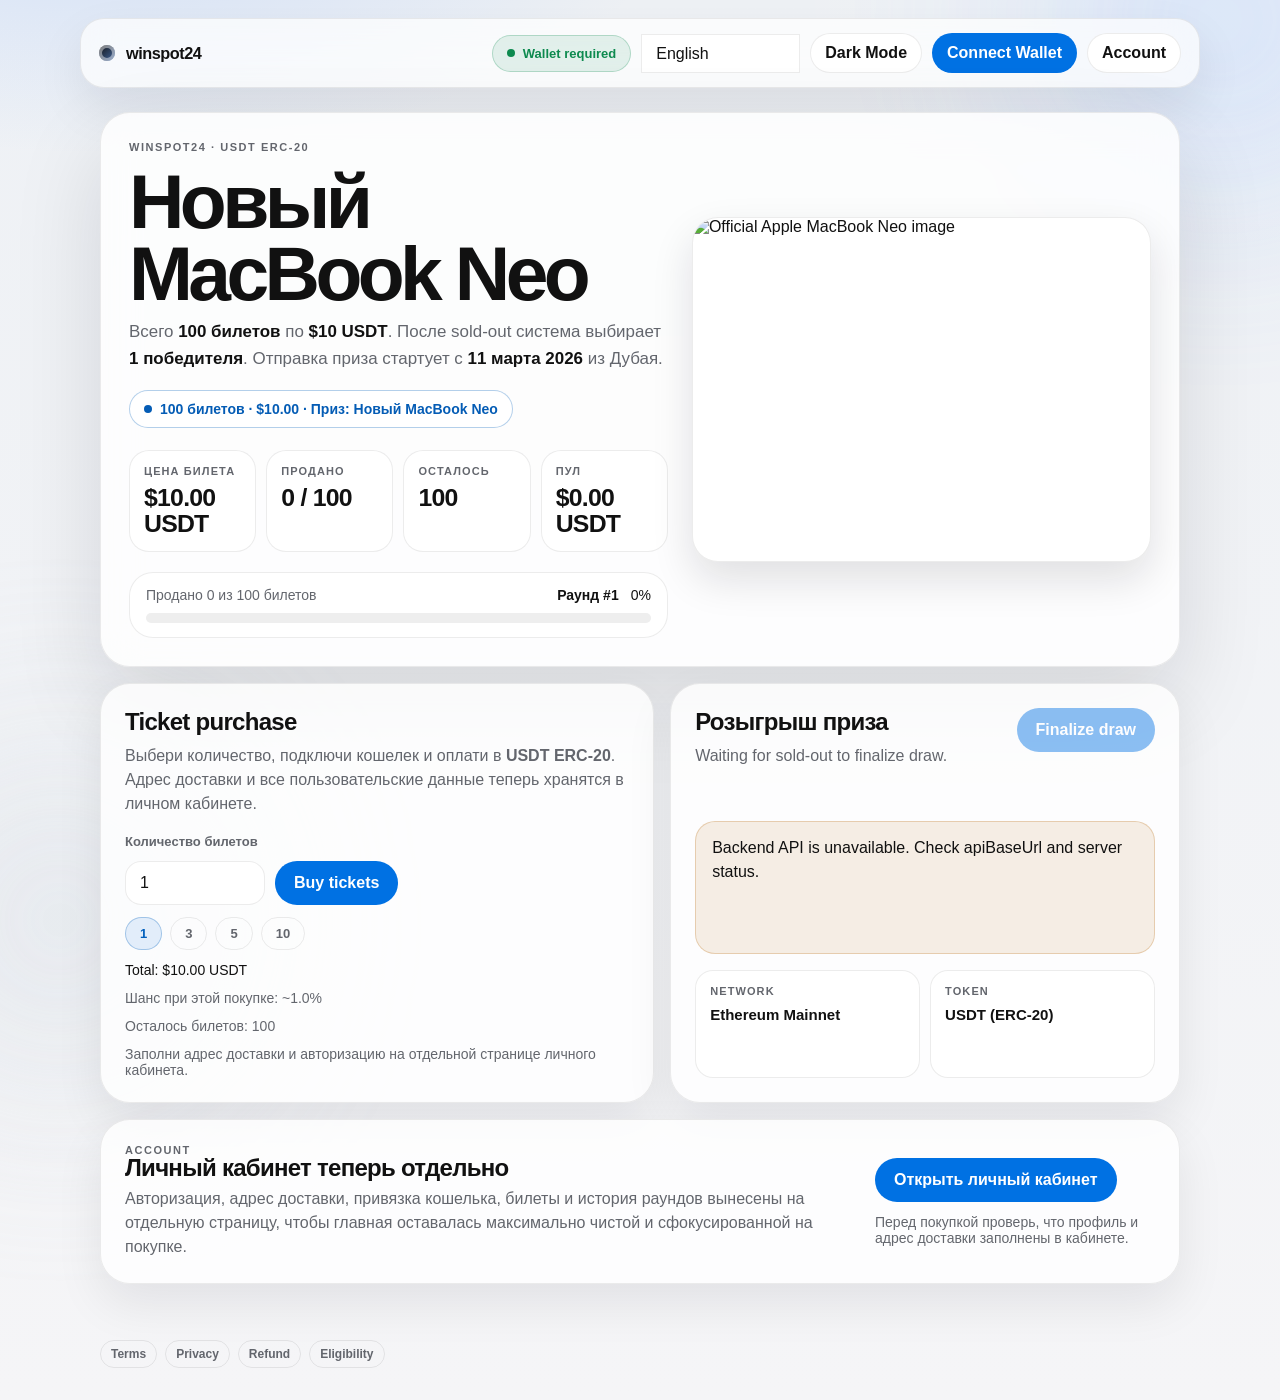
==== commit e8d1a028: "chore: finish account routing and smtp wiring" ====
--- a/index.html
+++ b/index.html
@@ -24,7 +24,7 @@
         <select id="languageSelect" class="language-select" aria-label="Language"></select>
         <button id="themeToggle" class="ghost-button theme-button" type="button">Dark Mode</button>
         <button id="walletButton" class="ghost-button" type="button">Connect Wallet</button>
-        <a id="accountButton" class="ghost-button" href="./account.html">Личный кабинет</a>
+        <a id="accountButton" class="ghost-button" href="/account">Личный кабинет</a>
       </div>
     </header>
 
@@ -158,7 +158,7 @@
             </p>
           </div>
           <div class="account-cta-actions">
-            <a class="primary-button" href="./account.html">Открыть личный кабинет</a>
+            <a class="primary-button" href="/account">Открыть личный кабинет</a>
             <p class="hint secondary">Перед покупкой проверь, что профиль и адрес доставки заполнены в кабинете.</p>
           </div>
         </article>
--- a/styles.css
+++ b/styles.css
@@ -207,6 +207,22 @@
 .ghost-button {
   padding: 10px 14px;
   font-weight: 600;
+  display: inline-flex;
+  align-items: center;
+  justify-content: center;
+  text-decoration: none;
+}
+
+.primary-button {
+  display: inline-flex;
+  align-items: center;
+  justify-content: center;
+  text-decoration: none;
+}
+
+.ghost-button[aria-current="page"] {
+  border-color: var(--border-strong);
+  background: color-mix(in srgb, var(--surface-strong) 90%, var(--accent) 10%);
 }
 
 .theme-button {
@@ -456,6 +472,74 @@
   display: grid;
   grid-template-columns: minmax(0, 1fr) minmax(320px, 0.92fr);
   gap: 16px;
+}
+
+.account-cta {
+  display: grid;
+}
+
+.account-cta-panel {
+  display: flex;
+  align-items: center;
+  justify-content: space-between;
+  gap: 24px;
+}
+
+.account-cta-panel h2 {
+  margin: 10px 0 0;
+  font-size: clamp(2rem, 4vw, 2.75rem);
+  line-height: 0.98;
+  letter-spacing: -0.05em;
+}
+
+.account-cta-actions {
+  min-width: 280px;
+  display: grid;
+  gap: 12px;
+  justify-items: start;
+}
+
+.account-page-main {
+  display: grid;
+  gap: 16px;
+}
+
+.account-page-hero {
+  display: grid;
+  grid-template-columns: minmax(0, 0.95fr) minmax(340px, 1.05fr);
+  gap: 16px;
+  align-items: start;
+}
+
+.account-page-copy {
+  display: grid;
+  gap: 14px;
+  align-content: start;
+}
+
+.account-page-copy h1 {
+  margin: 0;
+  font-size: clamp(2.7rem, 6vw, 4.6rem);
+  line-height: 0.92;
+  letter-spacing: -0.06em;
+}
+
+.account-round-panel {
+  display: grid;
+  gap: 18px;
+}
+
+.account-round-head {
+  align-items: flex-start;
+}
+
+.account-round-stats {
+  grid-template-columns: repeat(2, minmax(0, 1fr));
+}
+
+.account-public-meta,
+.account-draw-result {
+  margin-top: 0;
 }
 
 .account-shell {
@@ -906,7 +990,8 @@
 @media (max-width: 980px) {
   .hero,
   .control-grid,
-  .account-grid {
+  .account-grid,
+  .account-page-hero {
     grid-template-columns: 1fr;
   }
 
@@ -937,6 +1022,7 @@
   .header-actions,
   .account-shell-head,
   .account-auth-panel,
+  .account-cta-panel,
   .panel-head,
   .account-panel-head,
   .account-panel-actions,
@@ -970,6 +1056,11 @@
     width: 100%;
   }
 
+  .account-cta-actions {
+    min-width: 0;
+    width: 100%;
+  }
+
   .account-identity {
     min-width: 0;
     width: 100%;
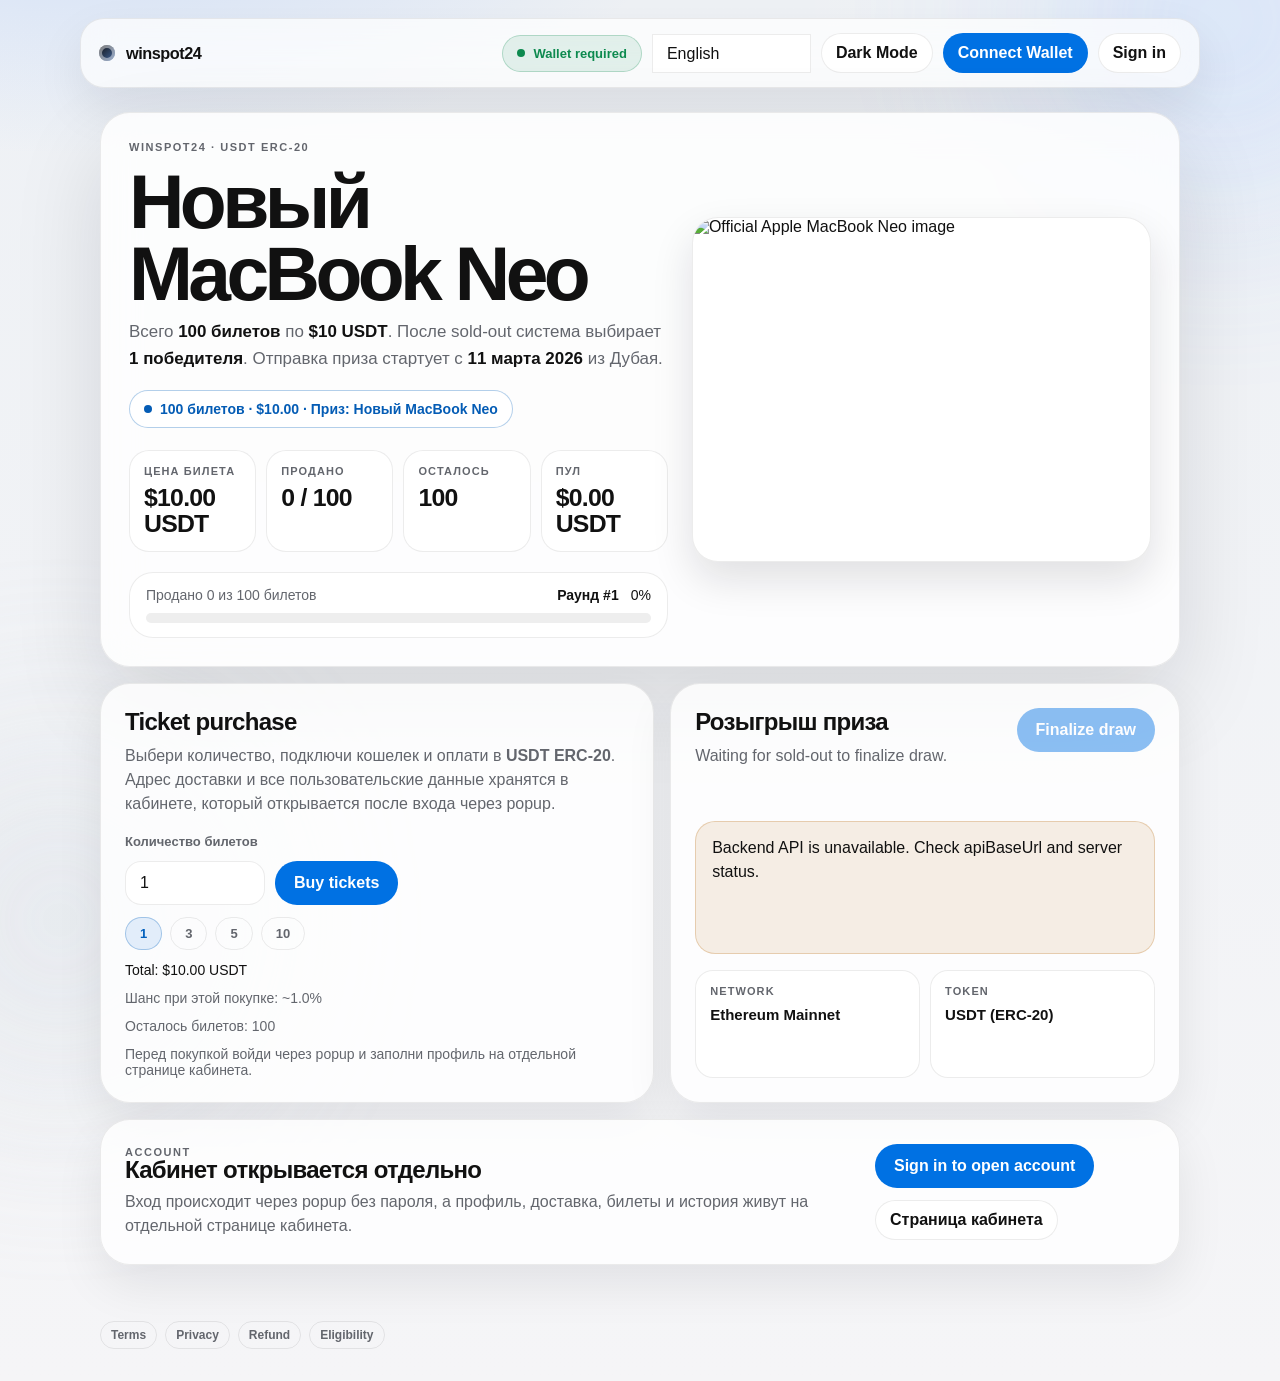
==== commit 53177cec: "Move account access to popup login + gated account page" ====
--- a/index.html
+++ b/index.html
@@ -89,7 +89,7 @@
           <h2 data-i18n="purchase_title">Покупка билетов</h2>
           <p class="panel-copy">
             Выбери количество, подключи кошелек и оплати в <strong>USDT ERC-20</strong>.
-            Адрес доставки и все пользовательские данные теперь хранятся в личном кабинете.
+            Адрес доставки и все пользовательские данные хранятся в кабинете, который открывается после входа через popup.
           </p>
 
           <form id="purchaseForm" class="purchase-form">
@@ -111,7 +111,7 @@
             <p class="hint" id="purchaseHint">Итог: $10 USDT</p>
             <p class="hint secondary">Шанс при этой покупке: <span id="buyChance">~1%</span></p>
             <p class="hint secondary">Осталось билетов: <span id="remainingInline">100</span></p>
-            <p class="hint secondary">Заполни адрес доставки и авторизацию на отдельной странице личного кабинета.</p>
+            <p class="hint secondary">Перед покупкой войди через popup и заполни профиль на отдельной странице кабинета.</p>
           </form>
         </article>
 
@@ -151,19 +151,45 @@
         <article class="panel account-cta-panel">
           <div>
             <p class="eyebrow">ACCOUNT</p>
-            <h2>Личный кабинет теперь отдельно</h2>
+            <h2>Кабинет открывается отдельно</h2>
             <p class="panel-copy">
-              Авторизация, адрес доставки, привязка кошелька, билеты и история раундов вынесены на отдельную страницу,
-              чтобы главная оставалась максимально чистой и сфокусированной на покупке.
+              Вход происходит через popup без пароля, а профиль, доставка, билеты и история живут на отдельной странице
+              кабинета.
             </p>
           </div>
           <div class="account-cta-actions">
-            <a class="primary-button" href="/account">Открыть личный кабинет</a>
-            <p class="hint secondary">Перед покупкой проверь, что профиль и адрес доставки заполнены в кабинете.</p>
+            <button id="accountCtaButton" class="primary-button" type="button">Войти и открыть кабинет</button>
+            <a class="ghost-button" href="/account">Страница кабинета</a>
           </div>
         </article>
       </section>
     </main>
+
+    <div id="authModal" class="auth-modal" hidden aria-hidden="true">
+      <div id="authModalBackdrop" class="auth-modal-backdrop"></div>
+      <div class="auth-modal-dialog panel" role="dialog" aria-modal="true" aria-labelledby="authModalTitle">
+        <button id="authModalClose" class="ghost-button auth-modal-close" type="button" aria-label="Close login popup">
+          Close
+        </button>
+        <div class="auth-modal-copy">
+          <p class="eyebrow">ACCOUNT</p>
+          <h2 id="authModalTitle">Вход в личный кабинет</h2>
+          <p id="accountAuthStatus" class="panel-copy">
+            Введи email. Для нового адреса сначала отправим письмо подтверждения, затем magic link для входа.
+          </p>
+          <p id="accountAuthHint" class="hint secondary"></p>
+        </div>
+        <label class="field-label auth-email-field auth-modal-field">
+          <span>Email</span>
+          <input id="authEmailInput" type="email" inputmode="email" autocomplete="email" placeholder="name@example.com" />
+        </label>
+        <div class="auth-modal-actions">
+          <button id="emailAuthButton" class="primary-button social-button" type="button">Send sign-in link</button>
+          <button id="emailVerifyButton" class="ghost-button" type="button">Verify email first</button>
+        </div>
+        <p class="hint secondary">После входа откроется отдельная страница кабинета.</p>
+      </div>
+    </div>
 
     <footer class="site-footer">
       <div class="footer-links">
--- a/styles.css
+++ b/styles.css
@@ -71,6 +71,14 @@
   transition: background-color 0.25s ease, color 0.25s ease;
 }
 
+body.auth-modal-open {
+  overflow: hidden;
+}
+
+[hidden] {
+  display: none !important;
+}
+
 button,
 input,
 select {
@@ -554,6 +562,14 @@
   gap: 16px;
 }
 
+.account-shell-actions {
+  display: flex;
+  align-items: center;
+  justify-content: flex-end;
+  gap: 12px;
+  flex-wrap: wrap;
+}
+
 .account-shell-head h2 {
   margin: 10px 0 0;
   font-size: clamp(2rem, 4vw, 3rem);
@@ -598,27 +614,18 @@
   font-weight: 700;
 }
 
-.account-auth-panel {
+.account-gate-panel {
   display: flex;
   align-items: center;
   justify-content: space-between;
-  gap: 18px;
-}
-
-.account-auth-copy {
-  max-width: 620px;
-}
-
-.account-auth-copy h3 {
-  margin-bottom: 8px;
-}
-
-.account-auth-actions {
-  display: flex;
-  align-items: center;
-  gap: 10px;
-  flex-wrap: wrap;
-  justify-content: flex-end;
+  gap: 20px;
+}
+
+.account-gate-actions {
+  min-width: 260px;
+  display: grid;
+  gap: 12px;
+  justify-items: start;
 }
 
 .auth-email-field {
@@ -677,6 +684,55 @@
   margin-top: 0;
   padding-top: 0;
   border-top: 0;
+}
+
+.auth-modal {
+  position: fixed;
+  inset: 0;
+  z-index: 40;
+  display: grid;
+  place-items: center;
+  padding: 24px;
+}
+
+.auth-modal-backdrop {
+  position: absolute;
+  inset: 0;
+  background: rgba(8, 11, 18, 0.48);
+  backdrop-filter: blur(18px);
+}
+
+.auth-modal-dialog {
+  position: relative;
+  z-index: 1;
+  width: min(560px, 100%);
+  display: grid;
+  gap: 16px;
+  background: color-mix(in srgb, var(--surface-strong) 96%, transparent);
+  box-shadow: var(--shadow-main);
+}
+
+.auth-modal-copy h2 {
+  margin: 8px 0 0;
+  font-size: clamp(2rem, 5vw, 2.9rem);
+  line-height: 0.98;
+  letter-spacing: -0.05em;
+}
+
+.auth-modal-field {
+  width: 100%;
+}
+
+.auth-modal-actions {
+  display: flex;
+  align-items: center;
+  gap: 10px;
+  flex-wrap: wrap;
+}
+
+.auth-modal-close {
+  justify-self: end;
+  min-width: 0;
 }
 
 .panel {
@@ -1021,11 +1077,13 @@
 
   .header-actions,
   .account-shell-head,
-  .account-auth-panel,
+  .account-shell-actions,
+  .account-gate-panel,
   .account-cta-panel,
   .panel-head,
   .account-panel-head,
   .account-panel-actions,
+  .auth-modal-actions,
   .control-row,
   .progress-header {
     flex-direction: column;
@@ -1061,9 +1119,18 @@
     width: 100%;
   }
 
+  .account-gate-actions {
+    min-width: 0;
+    width: 100%;
+  }
+
   .account-identity {
     min-width: 0;
     width: 100%;
+  }
+
+  .auth-modal {
+    padding: 14px;
   }
 
   .official-material img {
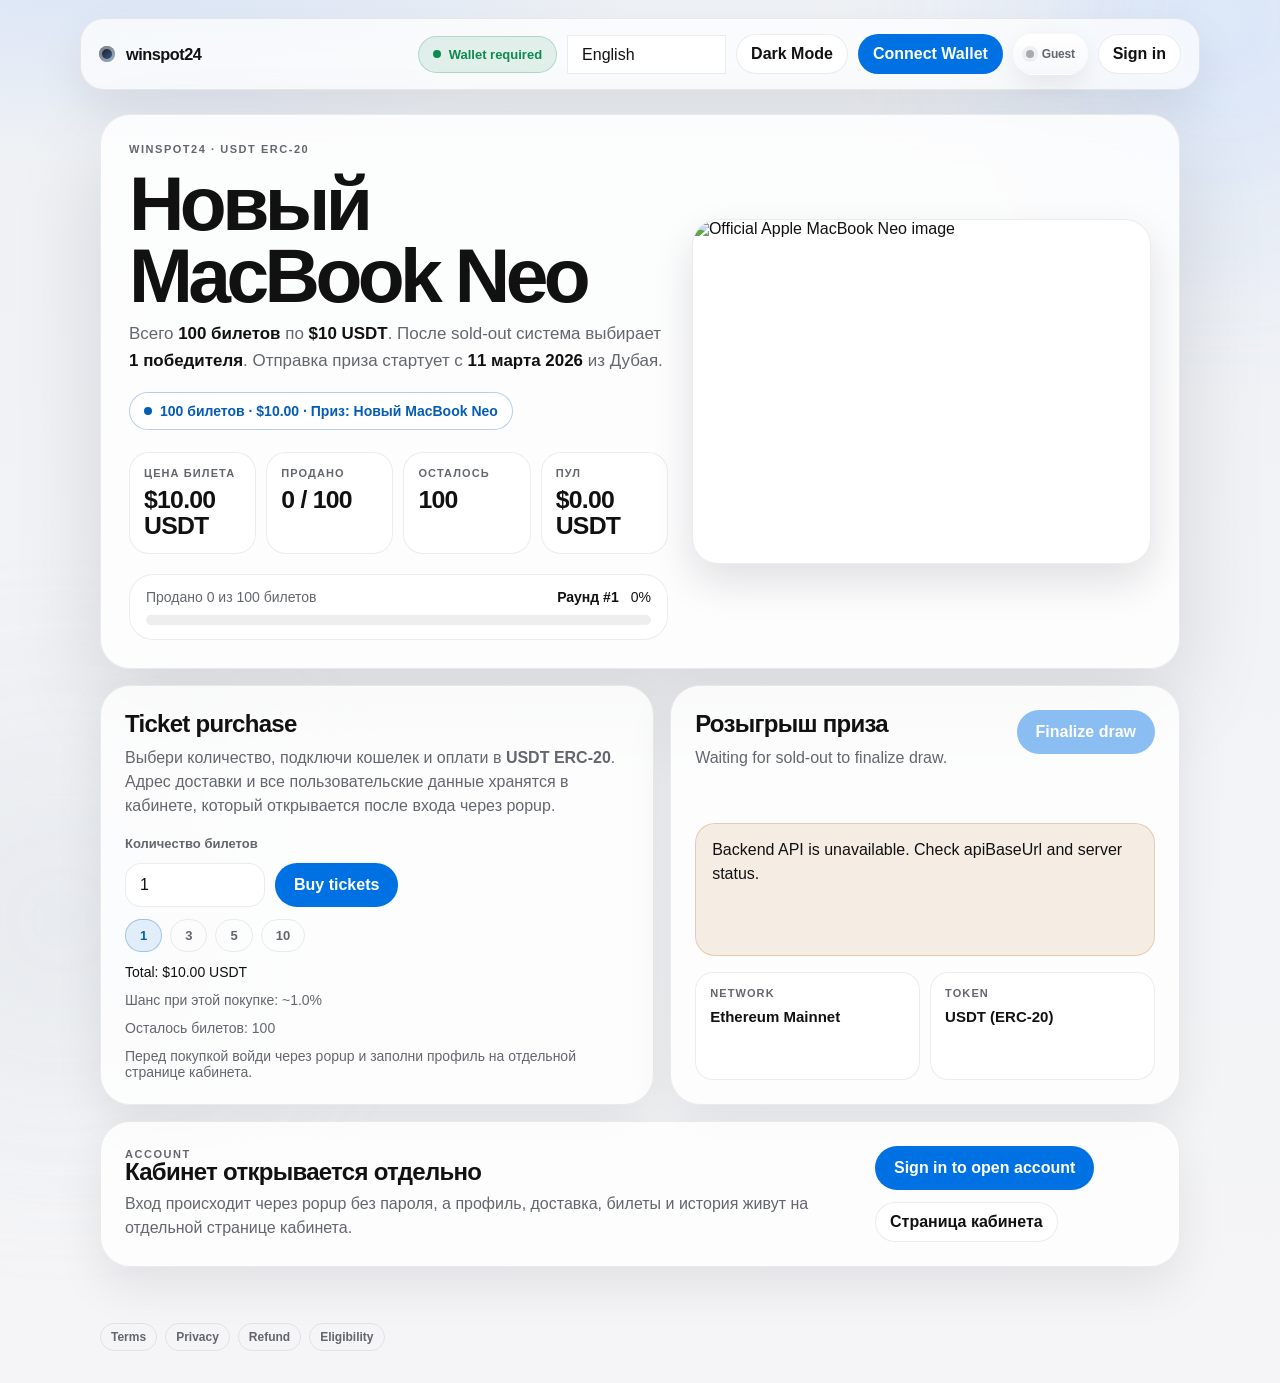
==== commit 69d973cd: "Polish premium account modal and redirect flow" ====
--- a/index.html
+++ b/index.html
@@ -24,6 +24,10 @@
         <select id="languageSelect" class="language-select" aria-label="Language"></select>
         <button id="themeToggle" class="ghost-button theme-button" type="button">Dark Mode</button>
         <button id="walletButton" class="ghost-button" type="button">Connect Wallet</button>
+        <button id="headerAccountState" class="account-state-pill" type="button">
+          <span class="account-state-dot" aria-hidden="true"></span>
+          <span id="headerAccountStateText">Guest</span>
+        </button>
         <a id="accountButton" class="ghost-button" href="/account">Личный кабинет</a>
       </div>
     </header>
@@ -171,13 +175,29 @@
         <button id="authModalClose" class="ghost-button auth-modal-close" type="button" aria-label="Close login popup">
           Close
         </button>
-        <div class="auth-modal-copy">
-          <p class="eyebrow">ACCOUNT</p>
-          <h2 id="authModalTitle">Вход в личный кабинет</h2>
-          <p id="accountAuthStatus" class="panel-copy">
-            Введи email. Для нового адреса сначала отправим письмо подтверждения, затем magic link для входа.
-          </p>
-          <p id="accountAuthHint" class="hint secondary"></p>
+        <div class="auth-modal-hero">
+          <div class="auth-modal-copy">
+            <p class="eyebrow">PRIVATE ACCESS</p>
+            <h2 id="authModalTitle">Вход в личный кабинет</h2>
+            <p id="accountAuthStatus" class="panel-copy">
+              Введи email. Для нового адреса сначала отправим письмо подтверждения, затем magic link для входа.
+            </p>
+            <p id="accountAuthHint" class="hint secondary"></p>
+          </div>
+          <div class="auth-modal-visual" aria-hidden="true">
+            <span class="auth-modal-orb auth-modal-orb-primary"></span>
+            <span class="auth-modal-orb auth-modal-orb-secondary"></span>
+            <div class="auth-modal-glass">
+              <span class="auth-modal-glass-label">Winspot24 Account</span>
+              <strong>Passwordless</strong>
+              <span>Shipping, wallet, tickets.</span>
+            </div>
+          </div>
+        </div>
+        <div class="auth-modal-chips">
+          <span class="auth-modal-chip">Private</span>
+          <span class="auth-modal-chip">Apple-like</span>
+          <span class="auth-modal-chip">No password</span>
         </div>
         <label class="field-label auth-email-field auth-modal-field">
           <span>Email</span>
--- a/styles.css
+++ b/styles.css
@@ -168,6 +168,52 @@
   flex-wrap: wrap;
 }
 
+.account-state-pill {
+  min-height: 42px;
+  padding: 8px 12px;
+  display: inline-flex;
+  align-items: center;
+  gap: 8px;
+  border: 1px solid rgba(17, 17, 17, 0.07);
+  border-radius: 999px;
+  background: linear-gradient(180deg, rgba(255, 255, 255, 0.92), rgba(246, 247, 250, 0.88));
+  color: var(--text-muted);
+  box-shadow: inset 0 1px 0 rgba(255, 255, 255, 0.72), 0 10px 28px rgba(15, 18, 25, 0.08);
+  font-size: 12px;
+  font-weight: 700;
+  letter-spacing: -0.02em;
+}
+
+.account-state-pill.signed-in {
+  color: var(--text);
+  border-color: rgba(13, 138, 79, 0.18);
+  background: linear-gradient(180deg, rgba(239, 252, 245, 0.96), rgba(230, 247, 238, 0.92));
+}
+
+.account-state-dot {
+  width: 8px;
+  height: 8px;
+  border-radius: 50%;
+  background: rgba(99, 102, 109, 0.55);
+  box-shadow: 0 0 0 4px rgba(99, 102, 109, 0.08);
+}
+
+.account-state-pill.signed-in .account-state-dot {
+  background: var(--success);
+  box-shadow: 0 0 0 4px rgba(13, 138, 79, 0.14);
+}
+
+html[data-theme="dark"] .account-state-pill {
+  border-color: rgba(239, 244, 255, 0.08);
+  background: linear-gradient(180deg, rgba(30, 34, 42, 0.92), rgba(18, 21, 28, 0.92));
+  color: var(--text-muted);
+}
+
+html[data-theme="dark"] .account-state-pill.signed-in {
+  border-color: rgba(72, 211, 129, 0.22);
+  background: linear-gradient(180deg, rgba(17, 45, 31, 0.94), rgba(12, 30, 23, 0.9));
+}
+
 .status-pill {
   display: inline-flex;
   align-items: center;
@@ -197,6 +243,7 @@
 
 .ghost-button,
 .primary-button,
+.account-state-pill,
 .qty-chip {
   border: 1px solid transparent;
   border-radius: 999px;
@@ -258,6 +305,7 @@
 
 .ghost-button:hover:not(:disabled),
 .primary-button:hover:not(:disabled),
+.account-state-pill:hover:not(:disabled),
 .qty-chip:hover:not(:disabled) {
   transform: translateY(-1px);
 }
@@ -275,6 +323,7 @@
 
 .primary-button:disabled,
 .qty-chip:disabled,
+.account-state-pill:disabled,
 .ghost-button:disabled {
   opacity: 0.45;
   cursor: not-allowed;
@@ -282,6 +331,7 @@
 
 .language-select:focus,
 .ghost-button:focus,
+.account-state-pill:focus,
 .primary-button:focus,
 input[type="number"]:focus,
 .field-label input:focus {
@@ -705,11 +755,89 @@
 .auth-modal-dialog {
   position: relative;
   z-index: 1;
-  width: min(560px, 100%);
-  display: grid;
-  gap: 16px;
-  background: color-mix(in srgb, var(--surface-strong) 96%, transparent);
-  box-shadow: var(--shadow-main);
+  width: min(680px, 100%);
+  display: grid;
+  gap: 18px;
+  overflow: hidden;
+  background:
+    radial-gradient(140% 120% at 0% 0%, rgba(255, 255, 255, 0.88), transparent 52%),
+    linear-gradient(180deg, color-mix(in srgb, var(--surface-strong) 98%, transparent), color-mix(in srgb, var(--surface) 86%, transparent));
+  box-shadow: 0 30px 100px rgba(15, 18, 25, 0.22);
+}
+
+.auth-modal-hero {
+  display: grid;
+  grid-template-columns: minmax(0, 1fr) minmax(220px, 0.78fr);
+  gap: 18px;
+  align-items: stretch;
+}
+
+.auth-modal-visual {
+  position: relative;
+  min-height: 220px;
+  border-radius: 28px;
+  border: 1px solid rgba(255, 255, 255, 0.38);
+  background:
+    radial-gradient(120px 120px at 24% 26%, rgba(88, 154, 255, 0.36), transparent 70%),
+    radial-gradient(180px 180px at 78% 22%, rgba(255, 255, 255, 0.62), transparent 68%),
+    linear-gradient(160deg, rgba(247, 248, 251, 0.95), rgba(229, 234, 241, 0.78));
+  overflow: hidden;
+}
+
+.auth-modal-orb {
+  position: absolute;
+  display: block;
+  border-radius: 50%;
+  filter: blur(2px);
+}
+
+.auth-modal-orb-primary {
+  width: 172px;
+  height: 172px;
+  top: -18px;
+  right: -18px;
+  background: radial-gradient(circle at 30% 30%, rgba(255, 255, 255, 0.92), rgba(120, 176, 255, 0.88) 40%, rgba(33, 101, 190, 0.28) 78%);
+}
+
+.auth-modal-orb-secondary {
+  width: 132px;
+  height: 132px;
+  bottom: -26px;
+  left: -18px;
+  background: radial-gradient(circle at 30% 30%, rgba(255, 255, 255, 0.82), rgba(189, 205, 228, 0.76) 55%, rgba(100, 112, 128, 0.12) 78%);
+}
+
+.auth-modal-glass {
+  position: absolute;
+  left: 18px;
+  right: 18px;
+  bottom: 18px;
+  padding: 18px;
+  display: grid;
+  gap: 6px;
+  border-radius: 24px;
+  border: 1px solid rgba(255, 255, 255, 0.48);
+  background: linear-gradient(180deg, rgba(255, 255, 255, 0.55), rgba(245, 247, 250, 0.26));
+  box-shadow: inset 0 1px 0 rgba(255, 255, 255, 0.42), 0 18px 38px rgba(15, 18, 25, 0.08);
+  backdrop-filter: blur(20px);
+}
+
+.auth-modal-glass strong {
+  font-size: 1.4rem;
+  letter-spacing: -0.04em;
+}
+
+.auth-modal-glass span:last-child {
+  color: rgba(17, 17, 17, 0.62);
+  font-size: 13px;
+}
+
+.auth-modal-glass-label {
+  color: rgba(17, 17, 17, 0.52);
+  font-size: 11px;
+  font-weight: 700;
+  letter-spacing: 0.08em;
+  text-transform: uppercase;
 }
 
 .auth-modal-copy h2 {
@@ -717,6 +845,48 @@
   font-size: clamp(2rem, 5vw, 2.9rem);
   line-height: 0.98;
   letter-spacing: -0.05em;
+}
+
+.auth-modal-chips {
+  display: flex;
+  align-items: center;
+  gap: 10px;
+  flex-wrap: wrap;
+}
+
+.auth-modal-chip {
+  padding: 7px 11px;
+  border-radius: 999px;
+  border: 1px solid rgba(17, 17, 17, 0.08);
+  background: rgba(255, 255, 255, 0.78);
+  color: var(--text-muted);
+  font-size: 11px;
+  font-weight: 700;
+  letter-spacing: 0.02em;
+}
+
+html[data-theme="dark"] .auth-modal-visual {
+  border-color: rgba(255, 255, 255, 0.14);
+  background:
+    radial-gradient(120px 120px at 24% 26%, rgba(10, 132, 255, 0.28), transparent 70%),
+    radial-gradient(180px 180px at 78% 22%, rgba(255, 255, 255, 0.18), transparent 68%),
+    linear-gradient(160deg, rgba(30, 35, 44, 0.95), rgba(18, 22, 30, 0.88));
+}
+
+html[data-theme="dark"] .auth-modal-glass {
+  border-color: rgba(255, 255, 255, 0.16);
+  background: linear-gradient(180deg, rgba(26, 31, 39, 0.68), rgba(13, 16, 22, 0.36));
+}
+
+html[data-theme="dark"] .auth-modal-glass-label,
+html[data-theme="dark"] .auth-modal-glass span:last-child,
+html[data-theme="dark"] .auth-modal-chip {
+  color: var(--text-muted);
+}
+
+html[data-theme="dark"] .auth-modal-chip {
+  border-color: rgba(239, 244, 255, 0.08);
+  background: rgba(22, 26, 33, 0.72);
 }
 
 .auth-modal-field {
@@ -1093,6 +1263,7 @@
   .status-pill,
   .language-select,
   .ghost-button,
+  .account-state-pill,
   .primary-button,
   input[type="number"] {
     width: 100%;
@@ -1114,6 +1285,14 @@
     width: 100%;
   }
 
+  .auth-modal-hero {
+    grid-template-columns: 1fr;
+  }
+
+  .auth-modal-visual {
+    min-height: 180px;
+  }
+
   .account-cta-actions {
     min-width: 0;
     width: 100%;
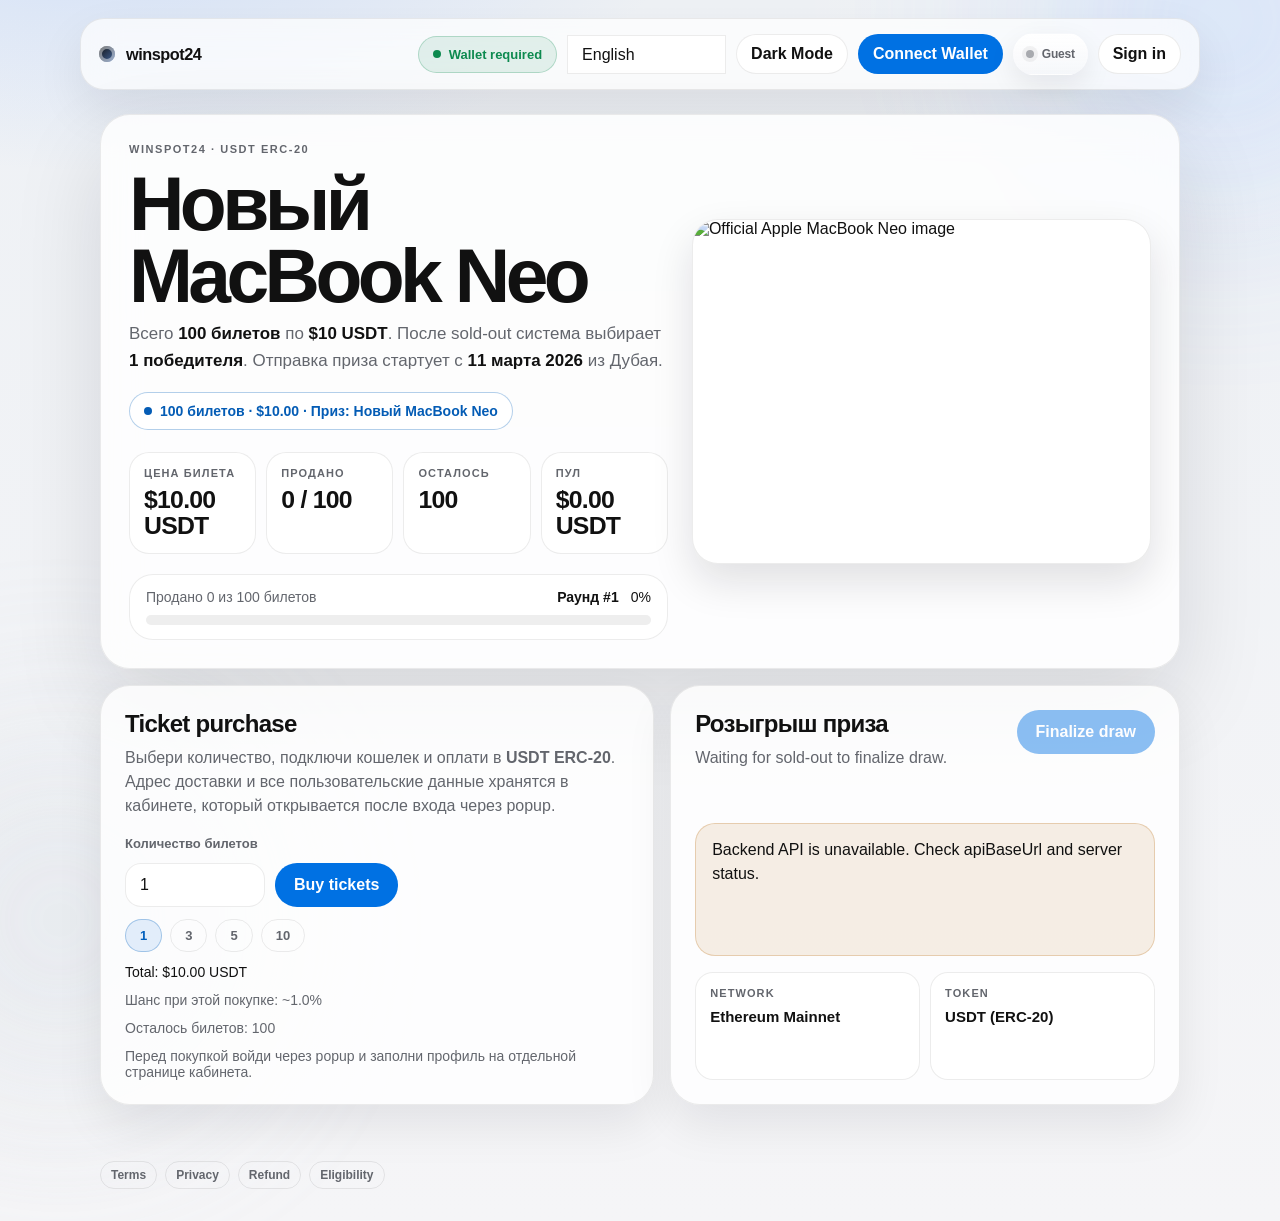
==== commit 3d6601af: "Remove home account CTA section" ====
--- a/index.html
+++ b/index.html
@@ -151,22 +151,6 @@
         </article>
       </section>
 
-      <section class="account-cta reveal">
-        <article class="panel account-cta-panel">
-          <div>
-            <p class="eyebrow">ACCOUNT</p>
-            <h2>Кабинет открывается отдельно</h2>
-            <p class="panel-copy">
-              Вход происходит через popup без пароля, а профиль, доставка, билеты и история живут на отдельной странице
-              кабинета.
-            </p>
-          </div>
-          <div class="account-cta-actions">
-            <button id="accountCtaButton" class="primary-button" type="button">Войти и открыть кабинет</button>
-            <a class="ghost-button" href="/account">Страница кабинета</a>
-          </div>
-        </article>
-      </section>
     </main>
 
     <div id="authModal" class="auth-modal" hidden aria-hidden="true">
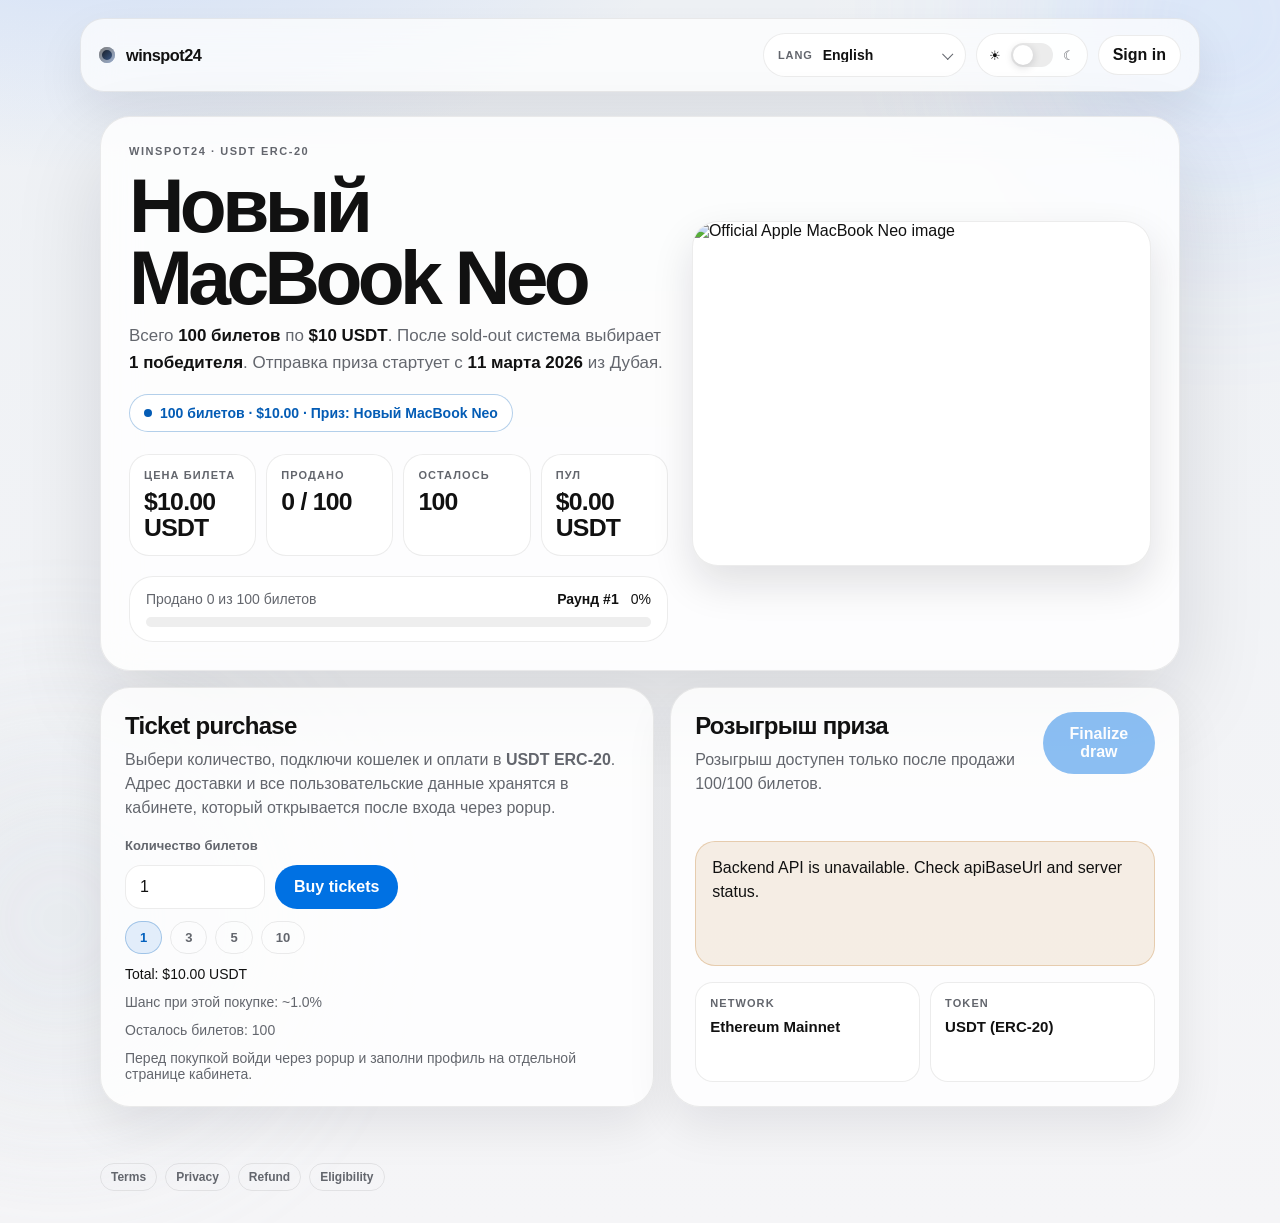
==== commit 05c25c0c: "Refine header controls and implicit wallet connect flow" ====
--- a/index.html
+++ b/index.html
@@ -20,13 +20,17 @@
         <span class="logo-text">winspot24</span>
       </a>
       <div class="header-actions">
-        <span id="roundStatus" class="status-pill visually-hidden" data-i18n="status_open">Раунд открыт</span>
-        <select id="languageSelect" class="language-select" aria-label="Language"></select>
-        <button id="themeToggle" class="ghost-button theme-button" type="button">Dark Mode</button>
-        <button id="walletButton" class="ghost-button" type="button">Connect Wallet</button>
-        <button id="headerAccountState" class="account-state-pill" type="button">
-          <span class="account-state-dot" aria-hidden="true"></span>
-          <span id="headerAccountStateText">Guest</span>
+        <label class="language-pill" aria-label="Language">
+          <span class="language-pill-label">Lang</span>
+          <select id="languageSelect" class="language-select" aria-label="Language"></select>
+          <span class="language-pill-caret" aria-hidden="true"></span>
+        </label>
+        <button id="themeToggle" class="theme-toggle" type="button" aria-label="Dark Mode" title="Dark Mode">
+          <span class="theme-toggle-icon" aria-hidden="true">☀</span>
+          <span class="theme-toggle-switch" aria-hidden="true">
+            <span class="theme-toggle-thumb"></span>
+          </span>
+          <span class="theme-toggle-icon" aria-hidden="true">☾</span>
         </button>
         <a id="accountButton" class="ghost-button" href="/account">Личный кабинет</a>
       </div>
--- a/styles.css
+++ b/styles.css
@@ -168,6 +168,117 @@
   flex-wrap: wrap;
 }
 
+.language-pill {
+  min-height: 44px;
+  padding: 0 14px;
+  display: inline-flex;
+  align-items: center;
+  gap: 10px;
+  border: 1px solid var(--border);
+  border-radius: 999px;
+  background: color-mix(in srgb, var(--surface-strong) 90%, transparent);
+  box-shadow: inset 0 1px 0 rgba(255, 255, 255, 0.66);
+  transition: transform 0.2s ease, border-color 0.2s ease, background-color 0.2s ease;
+}
+
+.language-pill-label {
+  color: var(--text-muted);
+  font-size: 11px;
+  font-weight: 700;
+  letter-spacing: 0.08em;
+  text-transform: uppercase;
+}
+
+.language-pill-caret {
+  width: 8px;
+  height: 8px;
+  border-right: 1.5px solid currentColor;
+  border-bottom: 1.5px solid currentColor;
+  transform: rotate(45deg) translateY(-1px);
+  color: var(--text-muted);
+}
+
+.language-select {
+  min-width: 104px;
+  max-width: 110px;
+  padding: 0;
+  border: 0;
+  background: transparent;
+  color: var(--text);
+  appearance: none;
+  font-size: 14px;
+  font-weight: 600;
+  line-height: 1;
+  overflow: hidden;
+  text-overflow: ellipsis;
+  white-space: nowrap;
+}
+
+.theme-toggle {
+  min-height: 44px;
+  padding: 8px 12px;
+  display: inline-flex;
+  align-items: center;
+  gap: 10px;
+  border: 1px solid var(--border);
+  border-radius: 999px;
+  background: color-mix(in srgb, var(--surface-strong) 92%, transparent);
+  box-shadow: inset 0 1px 0 rgba(255, 255, 255, 0.66);
+  color: var(--text);
+  transition: transform 0.2s ease, border-color 0.2s ease, background-color 0.2s ease;
+}
+
+.theme-toggle-icon {
+  color: var(--text-muted);
+  font-size: 13px;
+  line-height: 1;
+}
+
+.theme-toggle-switch {
+  width: 42px;
+  height: 24px;
+  padding: 2px;
+  display: inline-flex;
+  align-items: center;
+  border-radius: 999px;
+  background: rgba(17, 17, 17, 0.08);
+  transition: background-color 0.2s ease;
+}
+
+.theme-toggle-thumb {
+  width: 20px;
+  height: 20px;
+  border-radius: 50%;
+  background: #ffffff;
+  box-shadow: 0 2px 8px rgba(15, 18, 25, 0.18);
+  transition: transform 0.2s ease, background-color 0.2s ease;
+}
+
+.theme-toggle.is-dark .theme-toggle-switch {
+  background: rgba(10, 132, 255, 0.34);
+}
+
+.theme-toggle.is-dark .theme-toggle-thumb {
+  transform: translateX(18px);
+  background: #0a84ff;
+}
+
+.theme-toggle.is-dark .theme-toggle-icon:last-child,
+.theme-toggle:not(.is-dark) .theme-toggle-icon:first-child {
+  color: var(--text);
+}
+
+html[data-theme="dark"] .language-pill,
+html[data-theme="dark"] .theme-toggle {
+  border-color: rgba(239, 244, 255, 0.08);
+  background: linear-gradient(180deg, rgba(28, 32, 40, 0.92), rgba(18, 21, 28, 0.92));
+  box-shadow: inset 0 1px 0 rgba(255, 255, 255, 0.04);
+}
+
+html[data-theme="dark"] .theme-toggle-switch {
+  background: rgba(255, 255, 255, 0.12);
+}
+
 .account-state-pill {
   min-height: 42px;
   padding: 8px 12px;
@@ -252,8 +363,7 @@
     color 0.2s ease, opacity 0.2s ease;
 }
 
-.ghost-button,
-.language-select {
+.ghost-button {
   background: var(--surface-strong);
   color: var(--text);
   border: 1px solid var(--border);
@@ -280,32 +390,17 @@
   background: color-mix(in srgb, var(--surface-strong) 90%, var(--accent) 10%);
 }
 
-.theme-button {
-  min-width: 108px;
-}
-
-#walletButton {
-  background: var(--accent);
-  border-color: transparent;
-  color: #ffffff;
-}
-
-#walletButton.connected,
 .ghost-button.connected {
   background: rgba(13, 138, 79, 0.12);
   border-color: rgba(13, 138, 79, 0.22);
   color: var(--success);
 }
 
-.language-select {
-  min-width: 132px;
-  padding: 10px 14px;
-  appearance: none;
-}
-
 .ghost-button:hover:not(:disabled),
 .primary-button:hover:not(:disabled),
 .account-state-pill:hover:not(:disabled),
+.language-pill:hover:not(:disabled),
+.theme-toggle:hover:not(:disabled),
 .qty-chip:hover:not(:disabled) {
   transform: translateY(-1px);
 }
@@ -324,14 +419,17 @@
 .primary-button:disabled,
 .qty-chip:disabled,
 .account-state-pill:disabled,
+.theme-toggle:disabled,
 .ghost-button:disabled {
   opacity: 0.45;
   cursor: not-allowed;
 }
 
+.language-pill:focus-within,
 .language-select:focus,
 .ghost-button:focus,
 .account-state-pill:focus,
+.theme-toggle:focus,
 .primary-button:focus,
 input[type="number"]:focus,
 .field-label input:focus {
@@ -1261,7 +1359,9 @@
   }
 
   .status-pill,
+  .language-pill,
   .language-select,
+  .theme-toggle,
   .ghost-button,
   .account-state-pill,
   .primary-button,
@@ -1269,6 +1369,10 @@
     width: 100%;
   }
 
+  .language-pill {
+    justify-content: space-between;
+  }
+
   .hero h1 {
     font-size: clamp(2.2rem, 12vw, 3.2rem);
   }
